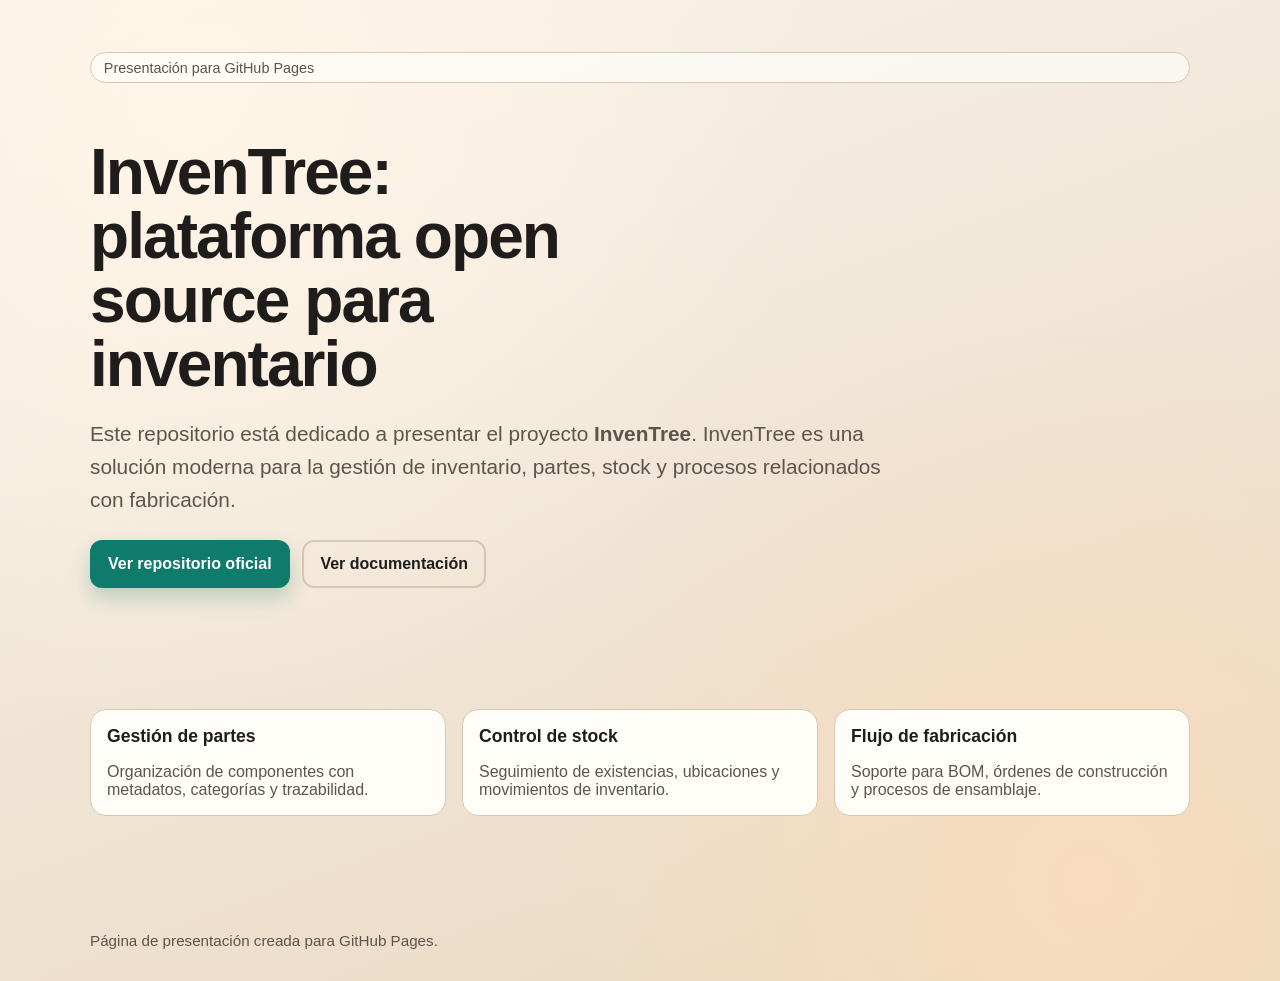
==== index.html @ 8dbdbdf3 "añadiendo index.html" ====
<!doctype html>
<html lang="es">
  <head>
    <meta charset="UTF-8" />
    <meta name="viewport" content="width=device-width, initial-scale=1.0" />
    <meta
      name="description"
      content="Landing de presentación de InvenTree para GitHub Pages"
    />
    <title>InvenTree | Presentación del Proyecto</title>
    <style>
      :root {
        --bg-1: #f7f3ec;
        --bg-2: #ead8c0;
        --ink: #1f1d1b;
        --muted: #5c554d;
        --accent: #0f7b6c;
        --accent-2: #e36f2d;
        --card: #fffdf8;
        --line: #d6c7b3;
      }

      * {
        box-sizing: border-box;
      }

      html,
      body {
        margin: 0;
        padding: 0;
      }

      body {
        color: var(--ink);
        font-family: "Segoe UI", "Trebuchet MS", "Franklin Gothic Medium", sans-serif;
        background:
          radial-gradient(circle at 15% 10%, #fff5e6 0%, transparent 45%),
          radial-gradient(circle at 85% 90%, #f7dcbf 0%, transparent 40%),
          linear-gradient(160deg, var(--bg-1), var(--bg-2));
        min-height: 100vh;
      }

      .wrap {
        width: min(1100px, 92vw);
        margin: 0 auto;
      }

      .hero {
        min-height: 100vh;
        display: grid;
        align-items: center;
        padding: 2rem 0 4rem;
      }

      .badge {
        display: inline-flex;
        align-items: center;
        gap: 0.5rem;
        padding: 0.4rem 0.8rem;
        border: 1px solid var(--line);
        border-radius: 999px;
        background: rgba(255, 255, 255, 0.6);
        font-size: 0.9rem;
        color: var(--muted);
      }

      h1 {
        font-size: clamp(2rem, 5vw, 4.5rem);
        line-height: 1;
        letter-spacing: -0.03em;
        margin: 1rem 0;
        max-width: 16ch;
      }

      .lead {
        max-width: 70ch;
        color: var(--muted);
        font-size: clamp(1rem, 1.2vw + 0.8rem, 1.3rem);
        line-height: 1.6;
      }

      .cta-row {
        margin-top: 1.5rem;
        display: flex;
        flex-wrap: wrap;
        gap: 0.8rem;
      }

      .btn {
        text-decoration: none;
        font-weight: 700;
        border-radius: 12px;
        padding: 0.8rem 1rem;
        border: 2px solid transparent;
        transition: transform 0.2s ease, box-shadow 0.2s ease, background-color 0.2s ease;
      }

      .btn.primary {
        background: var(--accent);
        color: #fff;
        box-shadow: 0 10px 20px rgba(15, 123, 108, 0.25);
      }

      .btn.secondary {
        background: transparent;
        color: var(--ink);
        border-color: var(--line);
      }

      .btn:hover {
        transform: translateY(-2px);
      }

      .cards {
        margin-top: 2rem;
        display: grid;
        grid-template-columns: repeat(3, minmax(0, 1fr));
        gap: 1rem;
      }

      .card {
        background: var(--card);
        border: 1px solid var(--line);
        border-radius: 16px;
        padding: 1rem;
      }

      .card h2 {
        margin-top: 0;
        font-size: 1.1rem;
      }

      .card p {
        margin-bottom: 0;
        color: var(--muted);
      }

      .section {
        margin-bottom: 3rem;
      }

      .footer {
        color: var(--muted);
        font-size: 0.95rem;
        padding: 2rem 0;
      }

      @media (max-width: 900px) {
        .cards {
          grid-template-columns: 1fr;
        }
      }

      @media (prefers-reduced-motion: no-preference) {
        .hero > * {
          opacity: 0;
          transform: translateY(14px);
          animation: reveal 0.7s ease forwards;
        }

        .hero > *:nth-child(1) { animation-delay: 0.06s; }
        .hero > *:nth-child(2) { animation-delay: 0.12s; }
        .hero > *:nth-child(3) { animation-delay: 0.2s; }
        .hero > *:nth-child(4) { animation-delay: 0.28s; }

        @keyframes reveal {
          to {
            opacity: 1;
            transform: translateY(0);
          }
        }
      }
    </style>
  </head>
  <body>
    <main class="wrap hero">
      <span class="badge">Presentación para GitHub Pages</span>

      <section class="section">
        <h1>InvenTree: plataforma open source para inventario</h1>
        <p class="lead">
          Este repositorio está dedicado a presentar el proyecto
          <strong>InvenTree</strong>. InvenTree es una solución moderna para la
          gestión de inventario, partes, stock y procesos relacionados con
          fabricación.
        </p>

        <div class="cta-row">
          <a
            class="btn primary"
            href="https://github.com/inventree/InvenTree"
            target="_blank"
            rel="noreferrer"
            >Ver repositorio oficial</a
          >
          <a
            class="btn secondary"
            href="https://inventree.readthedocs.io/"
            target="_blank"
            rel="noreferrer"
            >Ver documentación</a
          >
        </div>
      </section>

      <section class="cards" aria-label="Resumen de características">
        <article class="card">
          <h2>Gestión de partes</h2>
          <p>
            Organización de componentes con metadatos, categorías y trazabilidad.
          </p>
        </article>
        <article class="card">
          <h2>Control de stock</h2>
          <p>
            Seguimiento de existencias, ubicaciones y movimientos de inventario.
          </p>
        </article>
        <article class="card">
          <h2>Flujo de fabricación</h2>
          <p>
            Soporte para BOM, órdenes de construcción y procesos de ensamblaje.
          </p>
        </article>
      </section>
    </main>

    <footer class="wrap footer">
      Página de presentación creada para GitHub Pages.
    </footer>
  </body>
</html>
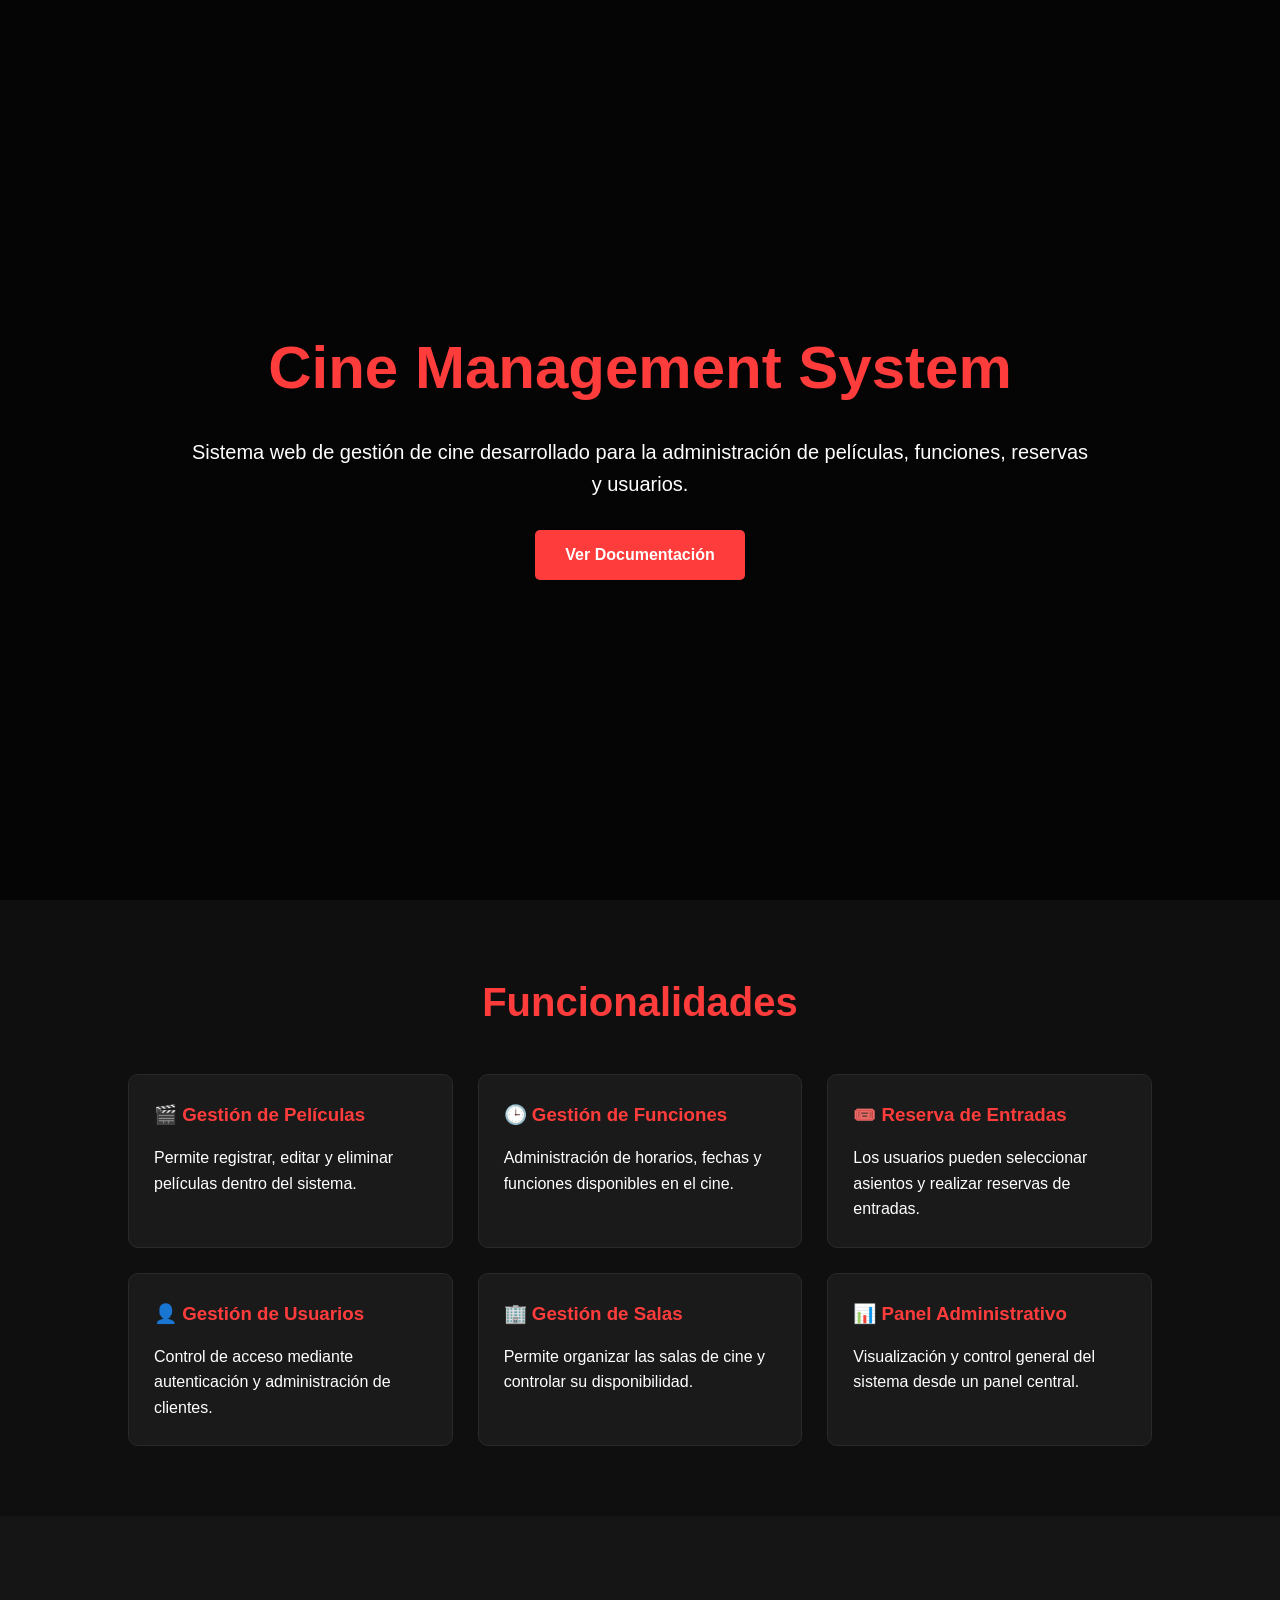
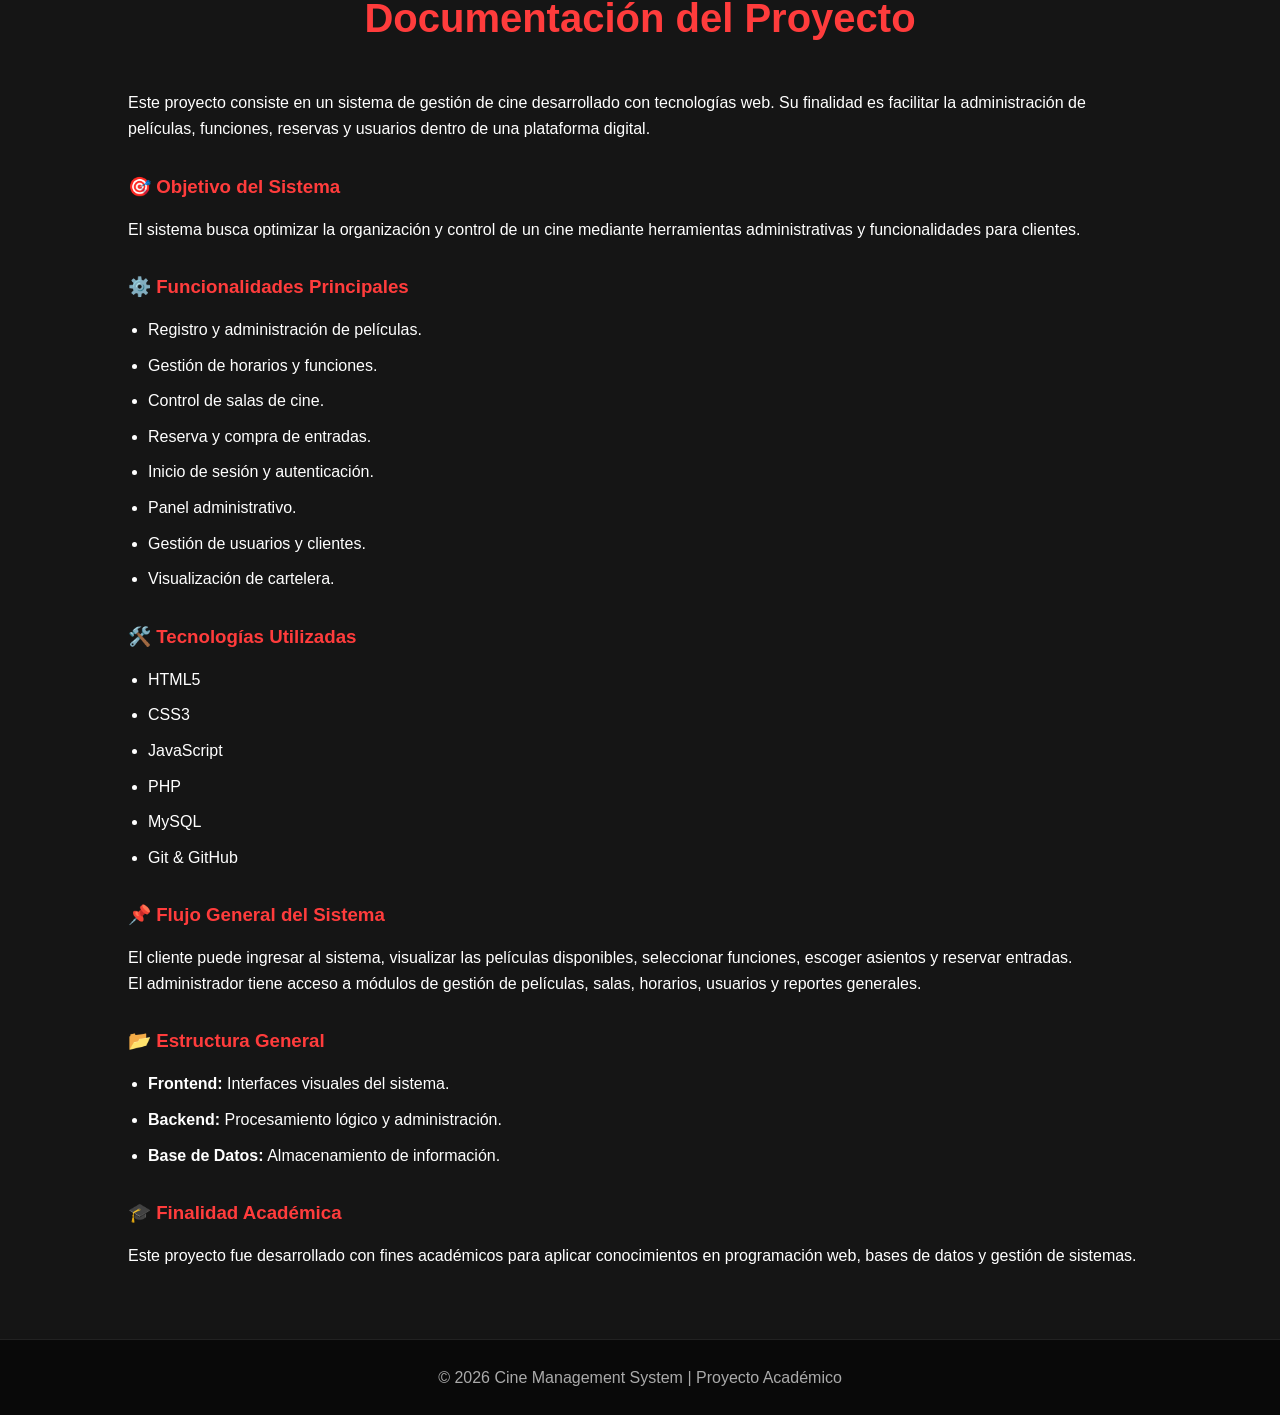
==== commit 110ea329: "Actualizar index.html" ====
--- a/index.html
+++ b/index.html
@@ -1,232 +1,333 @@
-<!doctype html>
+<!DOCTYPE html>
 <html lang="es">
-  <head>
-    <meta charset="UTF-8" />
-    <meta name="viewport" content="width=device-width, initial-scale=1.0" />
-    <meta
-      name="description"
-      content="Landing de presentación de InvenTree para GitHub Pages"
-    />
-    <title>InvenTree | Presentación del Proyecto</title>
+<head>
+    <meta charset="UTF-8">
+    <meta name="viewport" content="width=device-width, initial-scale=1.0">
+
+    <title>Cine Management System</title>
+
     <style>
-      :root {
-        --bg-1: #f7f3ec;
-        --bg-2: #ead8c0;
-        --ink: #1f1d1b;
-        --muted: #5c554d;
-        --accent: #0f7b6c;
-        --accent-2: #e36f2d;
-        --card: #fffdf8;
-        --line: #d6c7b3;
-      }
-
-      * {
-        box-sizing: border-box;
-      }
-
-      html,
-      body {
-        margin: 0;
-        padding: 0;
-      }
-
-      body {
-        color: var(--ink);
-        font-family: "Segoe UI", "Trebuchet MS", "Franklin Gothic Medium", sans-serif;
-        background:
-          radial-gradient(circle at 15% 10%, #fff5e6 0%, transparent 45%),
-          radial-gradient(circle at 85% 90%, #f7dcbf 0%, transparent 40%),
-          linear-gradient(160deg, var(--bg-1), var(--bg-2));
-        min-height: 100vh;
-      }
-
-      .wrap {
-        width: min(1100px, 92vw);
-        margin: 0 auto;
-      }
-
-      .hero {
-        min-height: 100vh;
-        display: grid;
-        align-items: center;
-        padding: 2rem 0 4rem;
-      }
-
-      .badge {
-        display: inline-flex;
-        align-items: center;
-        gap: 0.5rem;
-        padding: 0.4rem 0.8rem;
-        border: 1px solid var(--line);
-        border-radius: 999px;
-        background: rgba(255, 255, 255, 0.6);
-        font-size: 0.9rem;
-        color: var(--muted);
-      }
-
-      h1 {
-        font-size: clamp(2rem, 5vw, 4.5rem);
-        line-height: 1;
-        letter-spacing: -0.03em;
-        margin: 1rem 0;
-        max-width: 16ch;
-      }
-
-      .lead {
-        max-width: 70ch;
-        color: var(--muted);
-        font-size: clamp(1rem, 1.2vw + 0.8rem, 1.3rem);
-        line-height: 1.6;
-      }
-
-      .cta-row {
-        margin-top: 1.5rem;
-        display: flex;
-        flex-wrap: wrap;
-        gap: 0.8rem;
-      }
-
-      .btn {
-        text-decoration: none;
-        font-weight: 700;
-        border-radius: 12px;
-        padding: 0.8rem 1rem;
-        border: 2px solid transparent;
-        transition: transform 0.2s ease, box-shadow 0.2s ease, background-color 0.2s ease;
-      }
-
-      .btn.primary {
-        background: var(--accent);
-        color: #fff;
-        box-shadow: 0 10px 20px rgba(15, 123, 108, 0.25);
-      }
-
-      .btn.secondary {
-        background: transparent;
-        color: var(--ink);
-        border-color: var(--line);
-      }
-
-      .btn:hover {
-        transform: translateY(-2px);
-      }
-
-      .cards {
-        margin-top: 2rem;
-        display: grid;
-        grid-template-columns: repeat(3, minmax(0, 1fr));
-        gap: 1rem;
-      }
-
-      .card {
-        background: var(--card);
-        border: 1px solid var(--line);
-        border-radius: 16px;
-        padding: 1rem;
-      }
-
-      .card h2 {
-        margin-top: 0;
-        font-size: 1.1rem;
-      }
-
-      .card p {
-        margin-bottom: 0;
-        color: var(--muted);
-      }
-
-      .section {
-        margin-bottom: 3rem;
-      }
-
-      .footer {
-        color: var(--muted);
-        font-size: 0.95rem;
-        padding: 2rem 0;
-      }
-
-      @media (max-width: 900px) {
-        .cards {
-          grid-template-columns: 1fr;
-        }
-      }
-
-      @media (prefers-reduced-motion: no-preference) {
-        .hero > * {
-          opacity: 0;
-          transform: translateY(14px);
-          animation: reveal 0.7s ease forwards;
-        }
-
-        .hero > *:nth-child(1) { animation-delay: 0.06s; }
-        .hero > *:nth-child(2) { animation-delay: 0.12s; }
-        .hero > *:nth-child(3) { animation-delay: 0.2s; }
-        .hero > *:nth-child(4) { animation-delay: 0.28s; }
-
-        @keyframes reveal {
-          to {
-            opacity: 1;
-            transform: translateY(0);
-          }
-        }
-      }
+        *{
+            margin:0;
+            padding:0;
+            box-sizing:border-box;
+            font-family: Arial, Helvetica, sans-serif;
+        }
+
+        body{
+            background:#0f0f0f;
+            color:white;
+            line-height:1.6;
+        }
+
+        header{
+            width:100%;
+            height:100vh;
+            background:
+                linear-gradient(rgba(0,0,0,0.7), rgba(0,0,0,0.7)),
+                url('https://images.unsplash.com/photo-1489599849927-2ee91cede3ba?q=80&w=1974&auto=format&fit=crop');
+            background-size:cover;
+            background-position:center;
+            display:flex;
+            justify-content:center;
+            align-items:center;
+            text-align:center;
+            padding:20px;
+        }
+
+        .hero{
+            max-width:900px;
+        }
+
+        .hero h1{
+            font-size:60px;
+            margin-bottom:20px;
+            color:#ff3c3c;
+        }
+
+        .hero p{
+            font-size:20px;
+            margin-bottom:30px;
+        }
+
+        .btn{
+            display:inline-block;
+            padding:12px 30px;
+            background:#ff3c3c;
+            color:white;
+            text-decoration:none;
+            border-radius:5px;
+            transition:0.3s;
+            font-weight:bold;
+        }
+
+        .btn:hover{
+            background:#ff1f1f;
+        }
+
+        section{
+            padding:70px 10%;
+        }
+
+        .section-title{
+            text-align:center;
+            margin-bottom:40px;
+        }
+
+        .section-title h2{
+            font-size:40px;
+            color:#ff3c3c;
+        }
+
+        .cards{
+            display:grid;
+            grid-template-columns:repeat(auto-fit, minmax(250px,1fr));
+            gap:25px;
+        }
+
+        .card{
+            background:#1a1a1a;
+            padding:25px;
+            border-radius:10px;
+            transition:0.3s;
+            border:1px solid #2a2a2a;
+        }
+
+        .card:hover{
+            transform:translateY(-5px);
+            border-color:#ff3c3c;
+        }
+
+        .card h3{
+            margin-bottom:15px;
+            color:#ff3c3c;
+        }
+
+        .documentation{
+            background:#151515;
+        }
+
+        .documentation h3{
+            margin-top:30px;
+            margin-bottom:15px;
+            color:#ff3c3c;
+        }
+
+        .documentation ul{
+            margin-left:20px;
+        }
+
+        .documentation li{
+            margin-bottom:10px;
+        }
+
+        footer{
+            background:#090909;
+            text-align:center;
+            padding:25px;
+            border-top:1px solid #222;
+        }
+
+        footer p{
+            color:#aaa;
+        }
+
+        @media(max-width:768px){
+
+            .hero h1{
+                font-size:40px;
+            }
+
+            .hero p{
+                font-size:18px;
+            }
+
+            .section-title h2{
+                font-size:32px;
+            }
+        }
     </style>
-  </head>
-  <body>
-    <main class="wrap hero">
-      <span class="badge">Presentación para GitHub Pages</span>
-
-      <section class="section">
-        <h1>InvenTree: plataforma open source para inventario</h1>
-        <p class="lead">
-          Este repositorio está dedicado a presentar el proyecto
-          <strong>InvenTree</strong>. InvenTree es una solución moderna para la
-          gestión de inventario, partes, stock y procesos relacionados con
-          fabricación.
-        </p>
-
-        <div class="cta-row">
-          <a
-            class="btn primary"
-            href="https://github.com/inventree/InvenTree"
-            target="_blank"
-            rel="noreferrer"
-            >Ver repositorio oficial</a
-          >
-          <a
-            class="btn secondary"
-            href="https://inventree.readthedocs.io/"
-            target="_blank"
-            rel="noreferrer"
-            >Ver documentación</a
-          >
+</head>
+
+<body>
+
+    <!-- ================= HEADER ================= -->
+
+    <header>
+
+        <div class="hero">
+
+            <h1>Cine Management System</h1>
+
+            <p>
+                Sistema web de gestión de cine desarrollado para la administración
+                de películas, funciones, reservas y usuarios.
+            </p>
+
+            <a href="#documentacion" class="btn">
+                Ver Documentación
+            </a>
+
         </div>
-      </section>
-
-      <section class="cards" aria-label="Resumen de características">
-        <article class="card">
-          <h2>Gestión de partes</h2>
-          <p>
-            Organización de componentes con metadatos, categorías y trazabilidad.
-          </p>
-        </article>
-        <article class="card">
-          <h2>Control de stock</h2>
-          <p>
-            Seguimiento de existencias, ubicaciones y movimientos de inventario.
-          </p>
-        </article>
-        <article class="card">
-          <h2>Flujo de fabricación</h2>
-          <p>
-            Soporte para BOM, órdenes de construcción y procesos de ensamblaje.
-          </p>
-        </article>
-      </section>
-    </main>
-
-    <footer class="wrap footer">
-      Página de presentación creada para GitHub Pages.
+
+    </header>
+
+    <!-- ================= FUNCIONALIDADES ================= -->
+
+    <section>
+
+        <div class="section-title">
+            <h2>Funcionalidades</h2>
+        </div>
+
+        <div class="cards">
+
+            <div class="card">
+                <h3>🎬 Gestión de Películas</h3>
+
+                <p>
+                    Permite registrar, editar y eliminar películas
+                    dentro del sistema.
+                </p>
+            </div>
+
+            <div class="card">
+                <h3>🕒 Gestión de Funciones</h3>
+
+                <p>
+                    Administración de horarios, fechas y funciones
+                    disponibles en el cine.
+                </p>
+            </div>
+
+            <div class="card">
+                <h3>🎟️ Reserva de Entradas</h3>
+
+                <p>
+                    Los usuarios pueden seleccionar asientos
+                    y realizar reservas de entradas.
+                </p>
+            </div>
+
+            <div class="card">
+                <h3>👤 Gestión de Usuarios</h3>
+
+                <p>
+                    Control de acceso mediante autenticación
+                    y administración de clientes.
+                </p>
+            </div>
+
+            <div class="card">
+                <h3>🏢 Gestión de Salas</h3>
+
+                <p>
+                    Permite organizar las salas de cine
+                    y controlar su disponibilidad.
+                </p>
+            </div>
+
+            <div class="card">
+                <h3>📊 Panel Administrativo</h3>
+
+                <p>
+                    Visualización y control general
+                    del sistema desde un panel central.
+                </p>
+            </div>
+
+        </div>
+
+    </section>
+
+    <!-- ================= DOCUMENTACION ================= -->
+
+    <section id="documentacion" class="documentation">
+
+        <div class="section-title">
+            <h2>Documentación del Proyecto</h2>
+        </div>
+
+        <p>
+            Este proyecto consiste en un sistema de gestión de cine
+            desarrollado con tecnologías web. Su finalidad es facilitar
+            la administración de películas, funciones, reservas
+            y usuarios dentro de una plataforma digital.
+        </p>
+
+        <h3>🎯 Objetivo del Sistema</h3>
+
+        <p>
+            El sistema busca optimizar la organización y control
+            de un cine mediante herramientas administrativas y
+            funcionalidades para clientes.
+        </p>
+
+        <h3>⚙️ Funcionalidades Principales</h3>
+
+        <ul>
+            <li>Registro y administración de películas.</li>
+            <li>Gestión de horarios y funciones.</li>
+            <li>Control de salas de cine.</li>
+            <li>Reserva y compra de entradas.</li>
+            <li>Inicio de sesión y autenticación.</li>
+            <li>Panel administrativo.</li>
+            <li>Gestión de usuarios y clientes.</li>
+            <li>Visualización de cartelera.</li>
+        </ul>
+
+        <h3>🛠️ Tecnologías Utilizadas</h3>
+
+        <ul>
+            <li>HTML5</li>
+            <li>CSS3</li>
+            <li>JavaScript</li>
+            <li>PHP</li>
+            <li>MySQL</li>
+            <li>Git & GitHub</li>
+        </ul>
+
+        <h3>📌 Flujo General del Sistema</h3>
+
+        <p>
+            El cliente puede ingresar al sistema, visualizar
+            las películas disponibles, seleccionar funciones,
+            escoger asientos y reservar entradas.
+        </p>
+
+        <p>
+            El administrador tiene acceso a módulos
+            de gestión de películas, salas, horarios,
+            usuarios y reportes generales.
+        </p>
+
+        <h3>📂 Estructura General</h3>
+
+        <ul>
+            <li><strong>Frontend:</strong> Interfaces visuales del sistema.</li>
+            <li><strong>Backend:</strong> Procesamiento lógico y administración.</li>
+            <li><strong>Base de Datos:</strong> Almacenamiento de información.</li>
+        </ul>
+
+        <h3>🎓 Finalidad Académica</h3>
+
+        <p>
+            Este proyecto fue desarrollado con fines académicos
+            para aplicar conocimientos en programación web,
+            bases de datos y gestión de sistemas.
+        </p>
+
+    </section>
+
+    <!-- ================= FOOTER ================= -->
+
+    <footer>
+
+        <p>
+            © 2026 Cine Management System | Proyecto Académico
+        </p>
+
     </footer>
-  </body>
-</html>
+
+</body>
+</html>
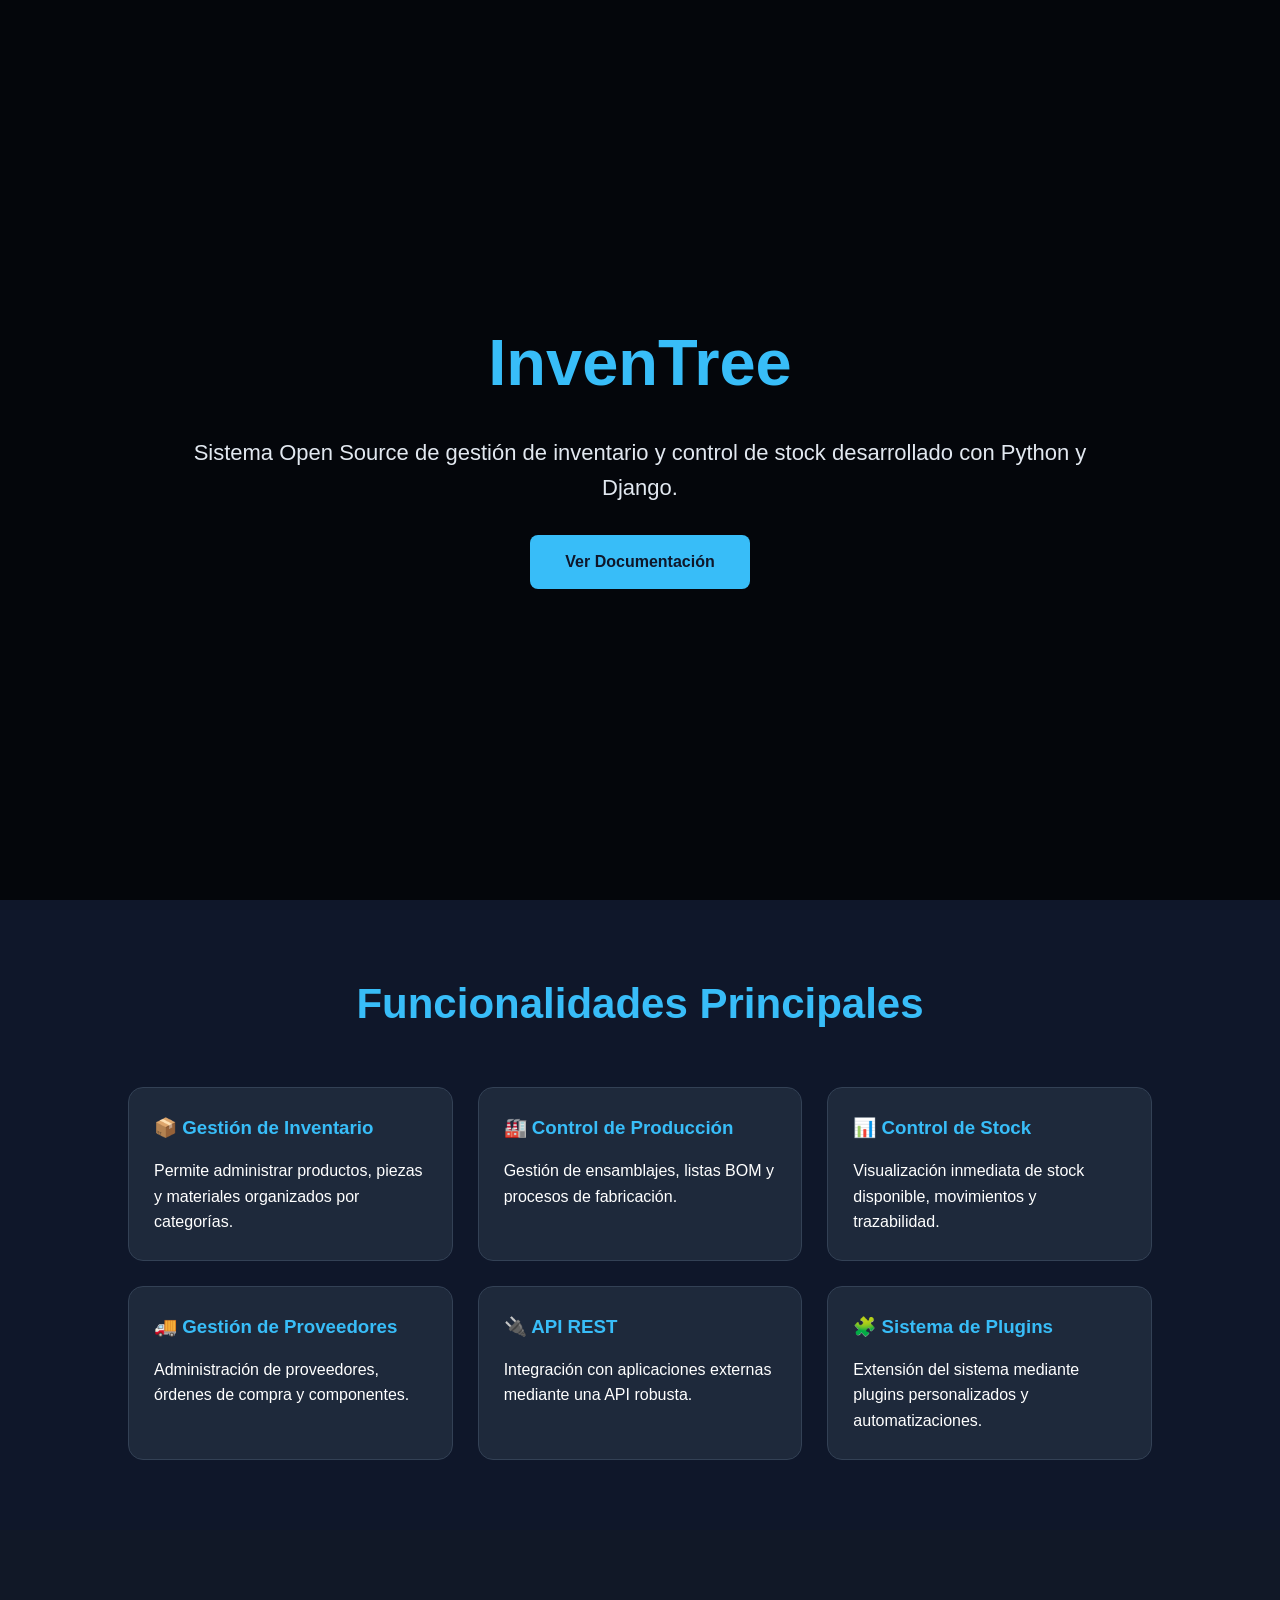
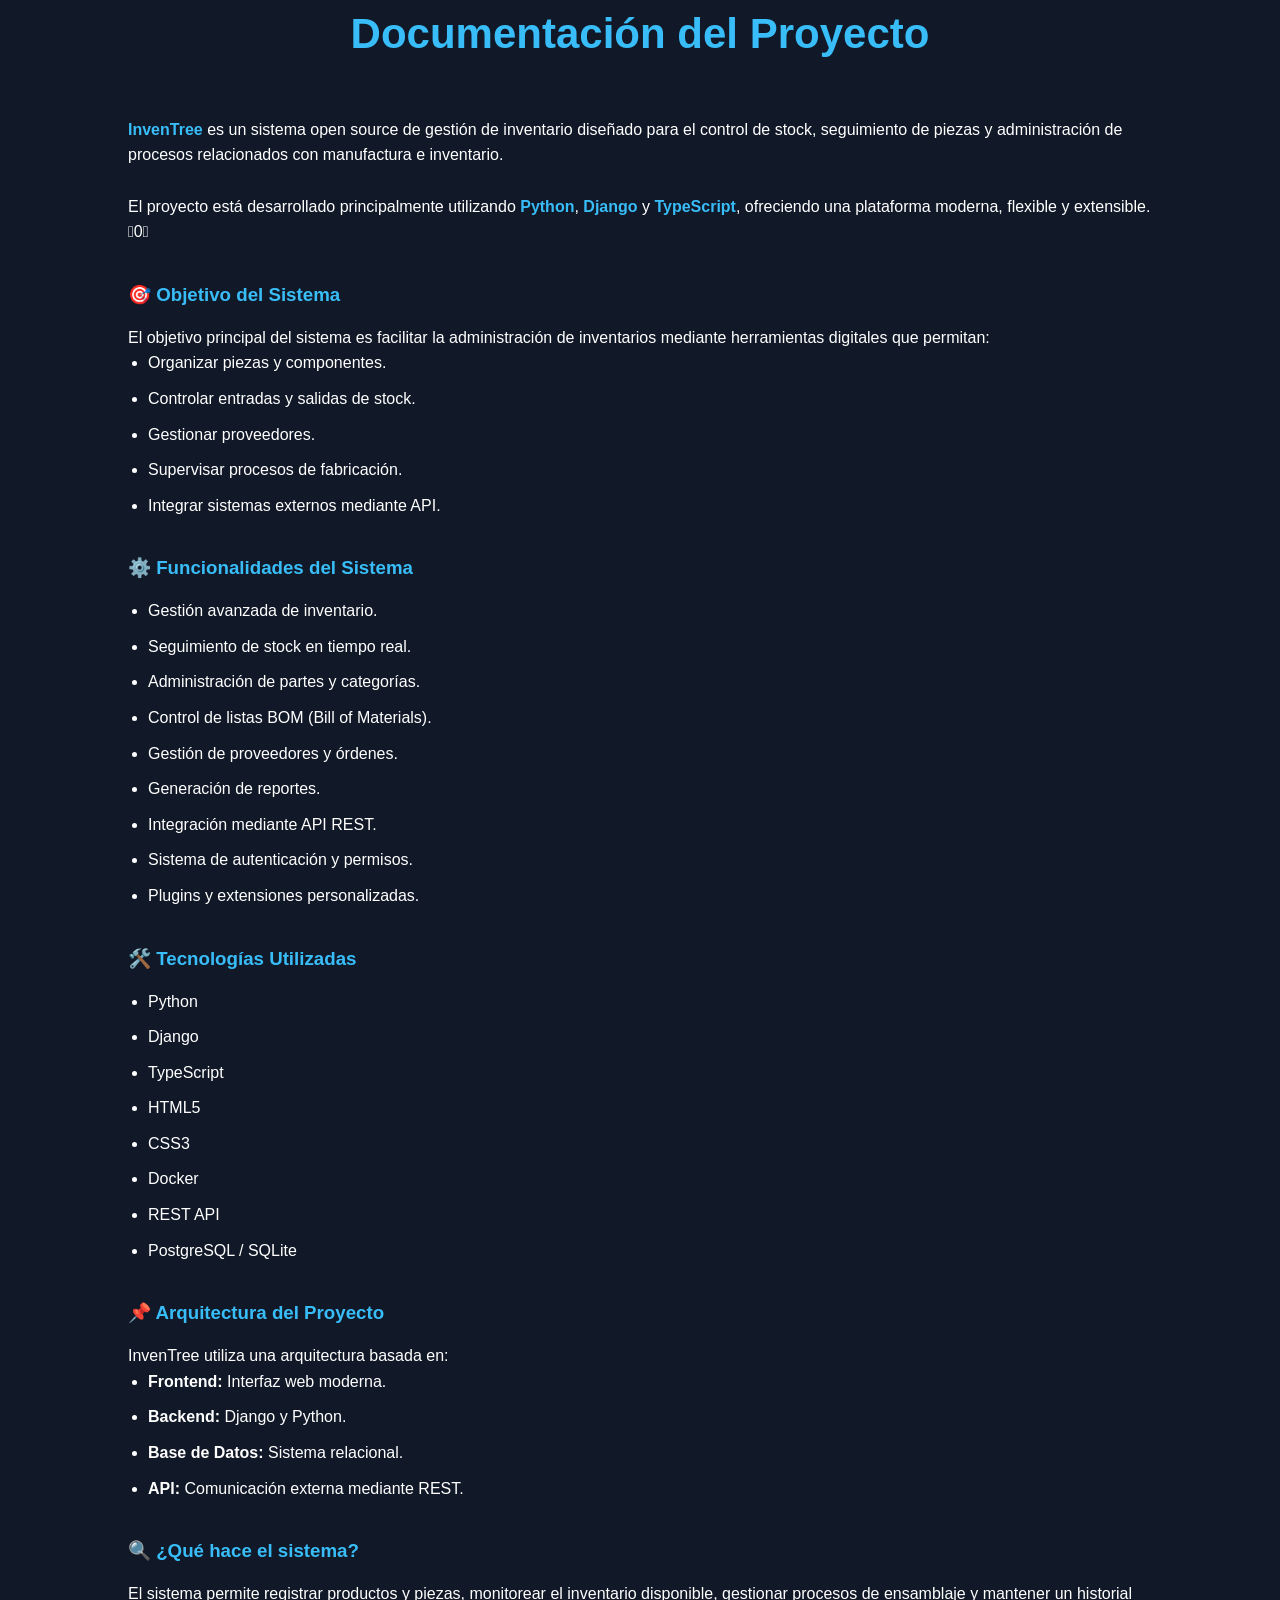
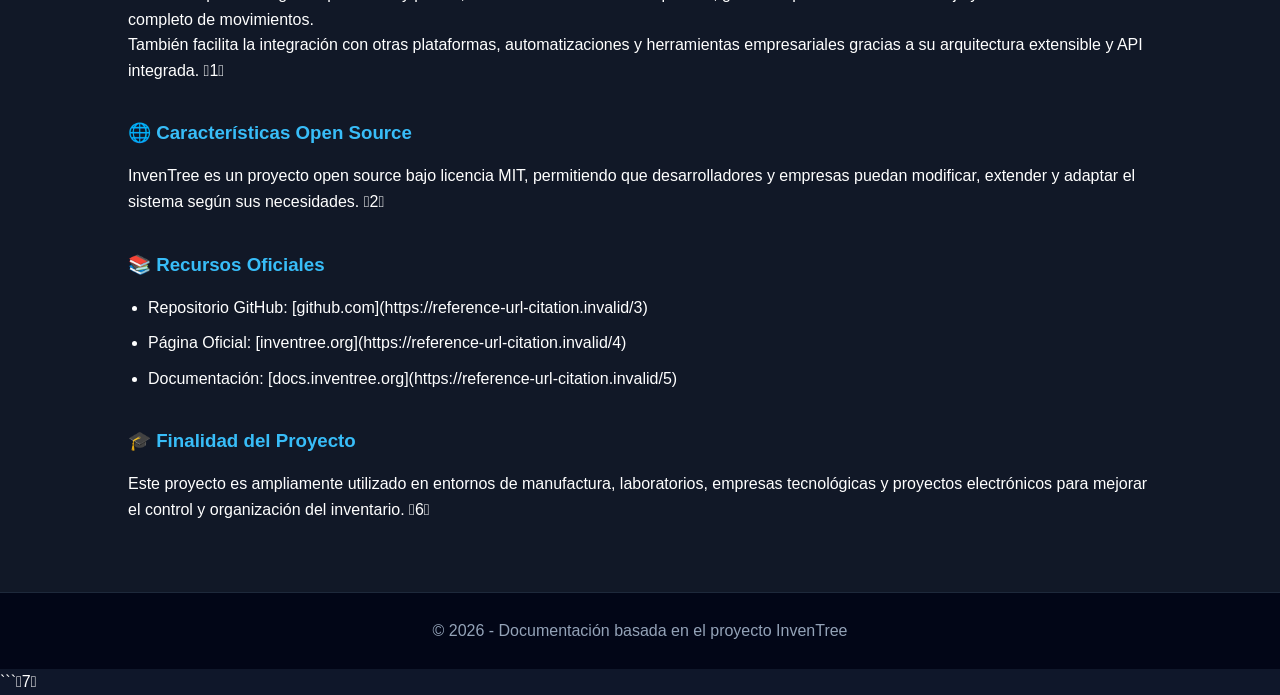
==== commit 8e0f9b97: "Actualizar index.html" ====
--- a/index.html
+++ b/index.html
@@ -4,9 +4,10 @@
     <meta charset="UTF-8">
     <meta name="viewport" content="width=device-width, initial-scale=1.0">
 
-    <title>Cine Management System</title>
+    <title>InvenTree - Sistema de Gestión de Inventario</title>
 
     <style>
+
         *{
             margin:0;
             padding:0;
@@ -15,7 +16,7 @@
         }
 
         body{
-            background:#0f0f0f;
+            background:#0f172a;
             color:white;
             line-height:1.6;
         }
@@ -24,8 +25,8 @@
             width:100%;
             height:100vh;
             background:
-                linear-gradient(rgba(0,0,0,0.7), rgba(0,0,0,0.7)),
-                url('https://images.unsplash.com/photo-1489599849927-2ee91cede3ba?q=80&w=1974&auto=format&fit=crop');
+                linear-gradient(rgba(0,0,0,0.75), rgba(0,0,0,0.75)),
+                url('https://images.unsplash.com/photo-1553413077-190dd305871c?q=80&w=2070&auto=format&fit=crop');
             background-size:cover;
             background-position:center;
             display:flex;
@@ -40,29 +41,31 @@
         }
 
         .hero h1{
-            font-size:60px;
+            font-size:65px;
             margin-bottom:20px;
-            color:#ff3c3c;
+            color:#38bdf8;
         }
 
         .hero p{
-            font-size:20px;
+            font-size:22px;
             margin-bottom:30px;
+            color:#e2e8f0;
         }
 
         .btn{
             display:inline-block;
-            padding:12px 30px;
-            background:#ff3c3c;
-            color:white;
+            padding:14px 35px;
+            background:#38bdf8;
+            color:#0f172a;
             text-decoration:none;
-            border-radius:5px;
+            border-radius:8px;
+            font-weight:bold;
             transition:0.3s;
-            font-weight:bold;
         }
 
         .btn:hover{
-            background:#ff1f1f;
+            background:#0ea5e9;
+            transform:scale(1.05);
         }
 
         section{
@@ -71,46 +74,46 @@
 
         .section-title{
             text-align:center;
-            margin-bottom:40px;
+            margin-bottom:50px;
         }
 
         .section-title h2{
-            font-size:40px;
-            color:#ff3c3c;
+            font-size:42px;
+            color:#38bdf8;
         }
 
         .cards{
             display:grid;
-            grid-template-columns:repeat(auto-fit, minmax(250px,1fr));
+            grid-template-columns:repeat(auto-fit, minmax(260px,1fr));
             gap:25px;
         }
 
         .card{
-            background:#1a1a1a;
+            background:#1e293b;
             padding:25px;
-            border-radius:10px;
+            border-radius:15px;
             transition:0.3s;
-            border:1px solid #2a2a2a;
+            border:1px solid #334155;
         }
 
         .card:hover{
-            transform:translateY(-5px);
-            border-color:#ff3c3c;
+            transform:translateY(-8px);
+            border-color:#38bdf8;
         }
 
         .card h3{
             margin-bottom:15px;
-            color:#ff3c3c;
+            color:#38bdf8;
         }
 
         .documentation{
-            background:#151515;
+            background:#111827;
         }
 
         .documentation h3{
-            margin-top:30px;
+            color:#38bdf8;
+            margin-top:35px;
             margin-bottom:15px;
-            color:#ff3c3c;
         }
 
         .documentation ul{
@@ -121,21 +124,26 @@
             margin-bottom:10px;
         }
 
+        .highlight{
+            color:#38bdf8;
+            font-weight:bold;
+        }
+
         footer{
-            background:#090909;
+            background:#020617;
             text-align:center;
             padding:25px;
-            border-top:1px solid #222;
+            border-top:1px solid #1e293b;
         }
 
         footer p{
-            color:#aaa;
+            color:#94a3b8;
         }
 
         @media(max-width:768px){
 
             .hero h1{
-                font-size:40px;
+                font-size:42px;
             }
 
             .hero p{
@@ -145,8 +153,11 @@
             .section-title h2{
                 font-size:32px;
             }
-        }
+
+        }
+
     </style>
+
 </head>
 
 <body>
@@ -157,11 +168,11 @@
 
         <div class="hero">
 
-            <h1>Cine Management System</h1>
+            <h1>InvenTree</h1>
 
             <p>
-                Sistema web de gestión de cine desarrollado para la administración
-                de películas, funciones, reservas y usuarios.
+                Sistema Open Source de gestión de inventario y control de stock
+                desarrollado con Python y Django.
             </p>
 
             <a href="#documentacion" class="btn">
@@ -177,62 +188,62 @@
     <section>
 
         <div class="section-title">
-            <h2>Funcionalidades</h2>
+            <h2>Funcionalidades Principales</h2>
         </div>
 
         <div class="cards">
 
             <div class="card">
-                <h3>🎬 Gestión de Películas</h3>
-
-                <p>
-                    Permite registrar, editar y eliminar películas
-                    dentro del sistema.
-                </p>
-            </div>
-
-            <div class="card">
-                <h3>🕒 Gestión de Funciones</h3>
-
-                <p>
-                    Administración de horarios, fechas y funciones
-                    disponibles en el cine.
-                </p>
-            </div>
-
-            <div class="card">
-                <h3>🎟️ Reserva de Entradas</h3>
-
-                <p>
-                    Los usuarios pueden seleccionar asientos
-                    y realizar reservas de entradas.
-                </p>
-            </div>
-
-            <div class="card">
-                <h3>👤 Gestión de Usuarios</h3>
-
-                <p>
-                    Control de acceso mediante autenticación
-                    y administración de clientes.
-                </p>
-            </div>
-
-            <div class="card">
-                <h3>🏢 Gestión de Salas</h3>
-
-                <p>
-                    Permite organizar las salas de cine
-                    y controlar su disponibilidad.
-                </p>
-            </div>
-
-            <div class="card">
-                <h3>📊 Panel Administrativo</h3>
-
-                <p>
-                    Visualización y control general
-                    del sistema desde un panel central.
+                <h3>📦 Gestión de Inventario</h3>
+
+                <p>
+                    Permite administrar productos, piezas y materiales
+                    organizados por categorías.
+                </p>
+            </div>
+
+            <div class="card">
+                <h3>🏭 Control de Producción</h3>
+
+                <p>
+                    Gestión de ensamblajes, listas BOM
+                    y procesos de fabricación.
+                </p>
+            </div>
+
+            <div class="card">
+                <h3>📊 Control de Stock</h3>
+
+                <p>
+                    Visualización inmediata de stock disponible,
+                    movimientos y trazabilidad.
+                </p>
+            </div>
+
+            <div class="card">
+                <h3>🚚 Gestión de Proveedores</h3>
+
+                <p>
+                    Administración de proveedores,
+                    órdenes de compra y componentes.
+                </p>
+            </div>
+
+            <div class="card">
+                <h3>🔌 API REST</h3>
+
+                <p>
+                    Integración con aplicaciones externas
+                    mediante una API robusta.
+                </p>
+            </div>
+
+            <div class="card">
+                <h3>🧩 Sistema de Plugins</h3>
+
+                <p>
+                    Extensión del sistema mediante plugins
+                    personalizados y automatizaciones.
                 </p>
             </div>
 
@@ -249,72 +260,124 @@
         </div>
 
         <p>
-            Este proyecto consiste en un sistema de gestión de cine
-            desarrollado con tecnologías web. Su finalidad es facilitar
-            la administración de películas, funciones, reservas
-            y usuarios dentro de una plataforma digital.
+            <span class="highlight">InvenTree</span> es un sistema open source de gestión de inventario
+            diseñado para el control de stock, seguimiento de piezas y administración
+            de procesos relacionados con manufactura e inventario.
+        </p>
+
+        <br>
+
+        <p>
+            El proyecto está desarrollado principalmente utilizando
+            <span class="highlight">Python</span>,
+            <span class="highlight">Django</span> y
+            <span class="highlight">TypeScript</span>,
+            ofreciendo una plataforma moderna, flexible y extensible. 0
         </p>
 
         <h3>🎯 Objetivo del Sistema</h3>
 
         <p>
-            El sistema busca optimizar la organización y control
-            de un cine mediante herramientas administrativas y
-            funcionalidades para clientes.
-        </p>
-
-        <h3>⚙️ Funcionalidades Principales</h3>
-
-        <ul>
-            <li>Registro y administración de películas.</li>
-            <li>Gestión de horarios y funciones.</li>
-            <li>Control de salas de cine.</li>
-            <li>Reserva y compra de entradas.</li>
-            <li>Inicio de sesión y autenticación.</li>
-            <li>Panel administrativo.</li>
-            <li>Gestión de usuarios y clientes.</li>
-            <li>Visualización de cartelera.</li>
+            El objetivo principal del sistema es facilitar la administración
+            de inventarios mediante herramientas digitales que permitan:
+        </p>
+
+        <ul>
+            <li>Organizar piezas y componentes.</li>
+            <li>Controlar entradas y salidas de stock.</li>
+            <li>Gestionar proveedores.</li>
+            <li>Supervisar procesos de fabricación.</li>
+            <li>Integrar sistemas externos mediante API.</li>
+        </ul>
+
+        <h3>⚙️ Funcionalidades del Sistema</h3>
+
+        <ul>
+            <li>Gestión avanzada de inventario.</li>
+            <li>Seguimiento de stock en tiempo real.</li>
+            <li>Administración de partes y categorías.</li>
+            <li>Control de listas BOM (Bill of Materials).</li>
+            <li>Gestión de proveedores y órdenes.</li>
+            <li>Generación de reportes.</li>
+            <li>Integración mediante API REST.</li>
+            <li>Sistema de autenticación y permisos.</li>
+            <li>Plugins y extensiones personalizadas.</li>
         </ul>
 
         <h3>🛠️ Tecnologías Utilizadas</h3>
 
         <ul>
+            <li>Python</li>
+            <li>Django</li>
+            <li>TypeScript</li>
             <li>HTML5</li>
             <li>CSS3</li>
-            <li>JavaScript</li>
-            <li>PHP</li>
-            <li>MySQL</li>
-            <li>Git & GitHub</li>
-        </ul>
-
-        <h3>📌 Flujo General del Sistema</h3>
-
-        <p>
-            El cliente puede ingresar al sistema, visualizar
-            las películas disponibles, seleccionar funciones,
-            escoger asientos y reservar entradas.
-        </p>
-
-        <p>
-            El administrador tiene acceso a módulos
-            de gestión de películas, salas, horarios,
-            usuarios y reportes generales.
-        </p>
-
-        <h3>📂 Estructura General</h3>
-
-        <ul>
-            <li><strong>Frontend:</strong> Interfaces visuales del sistema.</li>
-            <li><strong>Backend:</strong> Procesamiento lógico y administración.</li>
-            <li><strong>Base de Datos:</strong> Almacenamiento de información.</li>
-        </ul>
-
-        <h3>🎓 Finalidad Académica</h3>
-
-        <p>
-            Este proyecto fue desarrollado con fines académicos
-            para aplicar conocimientos en programación web,
-            bases de datos y gestión de sistemas.
+            <li>Docker</li>
+            <li>REST API</li>
+            <li>PostgreSQL / SQLite</li>
+        </ul>
+
+        <h3>📌 Arquitectura del Proyecto</h3>
+
+        <p>
+            InvenTree utiliza una arquitectura basada en:
+        </p>
+
+        <ul>
+            <li><strong>Frontend:</strong> Interfaz web moderna.</li>
+            <li><strong>Backend:</strong> Django y Python.</li>
+            <li><strong>Base de Datos:</strong> Sistema relacional.</li>
+            <li><strong>API:</strong> Comunicación externa mediante REST.</li>
+        </ul>
+
+        <h3>🔍 ¿Qué hace el sistema?</h3>
+
+        <p>
+            El sistema permite registrar productos y piezas,
+            monitorear el inventario disponible, gestionar procesos
+            de ensamblaje y mantener un historial completo de movimientos.
+        </p>
+
+        <p>
+            También facilita la integración con otras plataformas,
+            automatizaciones y herramientas empresariales gracias
+            a su arquitectura extensible y API integrada. 1
+        </p>
+
+        <h3>🌐 Características Open Source</h3>
+
+        <p>
+            InvenTree es un proyecto open source bajo licencia MIT,
+            permitiendo que desarrolladores y empresas puedan modificar,
+            extender y adaptar el sistema según sus necesidades. 2
+        </p>
+
+        <h3>📚 Recursos Oficiales</h3>
+
+        <ul>
+            <li>
+                Repositorio GitHub:
+                [github.com](https://reference-url-citation.invalid/3)
+            </li>
+
+            <li>
+                Página Oficial:
+                [inventree.org](https://reference-url-citation.invalid/4)
+            </li>
+
+            <li>
+                Documentación:
+                [docs.inventree.org](https://reference-url-citation.invalid/5)
+            </li>
+        </ul>
+
+        <h3>🎓 Finalidad del Proyecto</h3>
+
+        <p>
+            Este proyecto es ampliamente utilizado en entornos
+            de manufactura, laboratorios, empresas tecnológicas
+            y proyectos electrónicos para mejorar el control
+            y organización del inventario. 6
         </p>
 
     </section>
@@ -324,10 +387,11 @@
     <footer>
 
         <p>
-            © 2026 Cine Management System | Proyecto Académico
+            © 2026 - Documentación basada en el proyecto InvenTree
         </p>
 
     </footer>
 
 </body>
-</html>+</html>
+```7
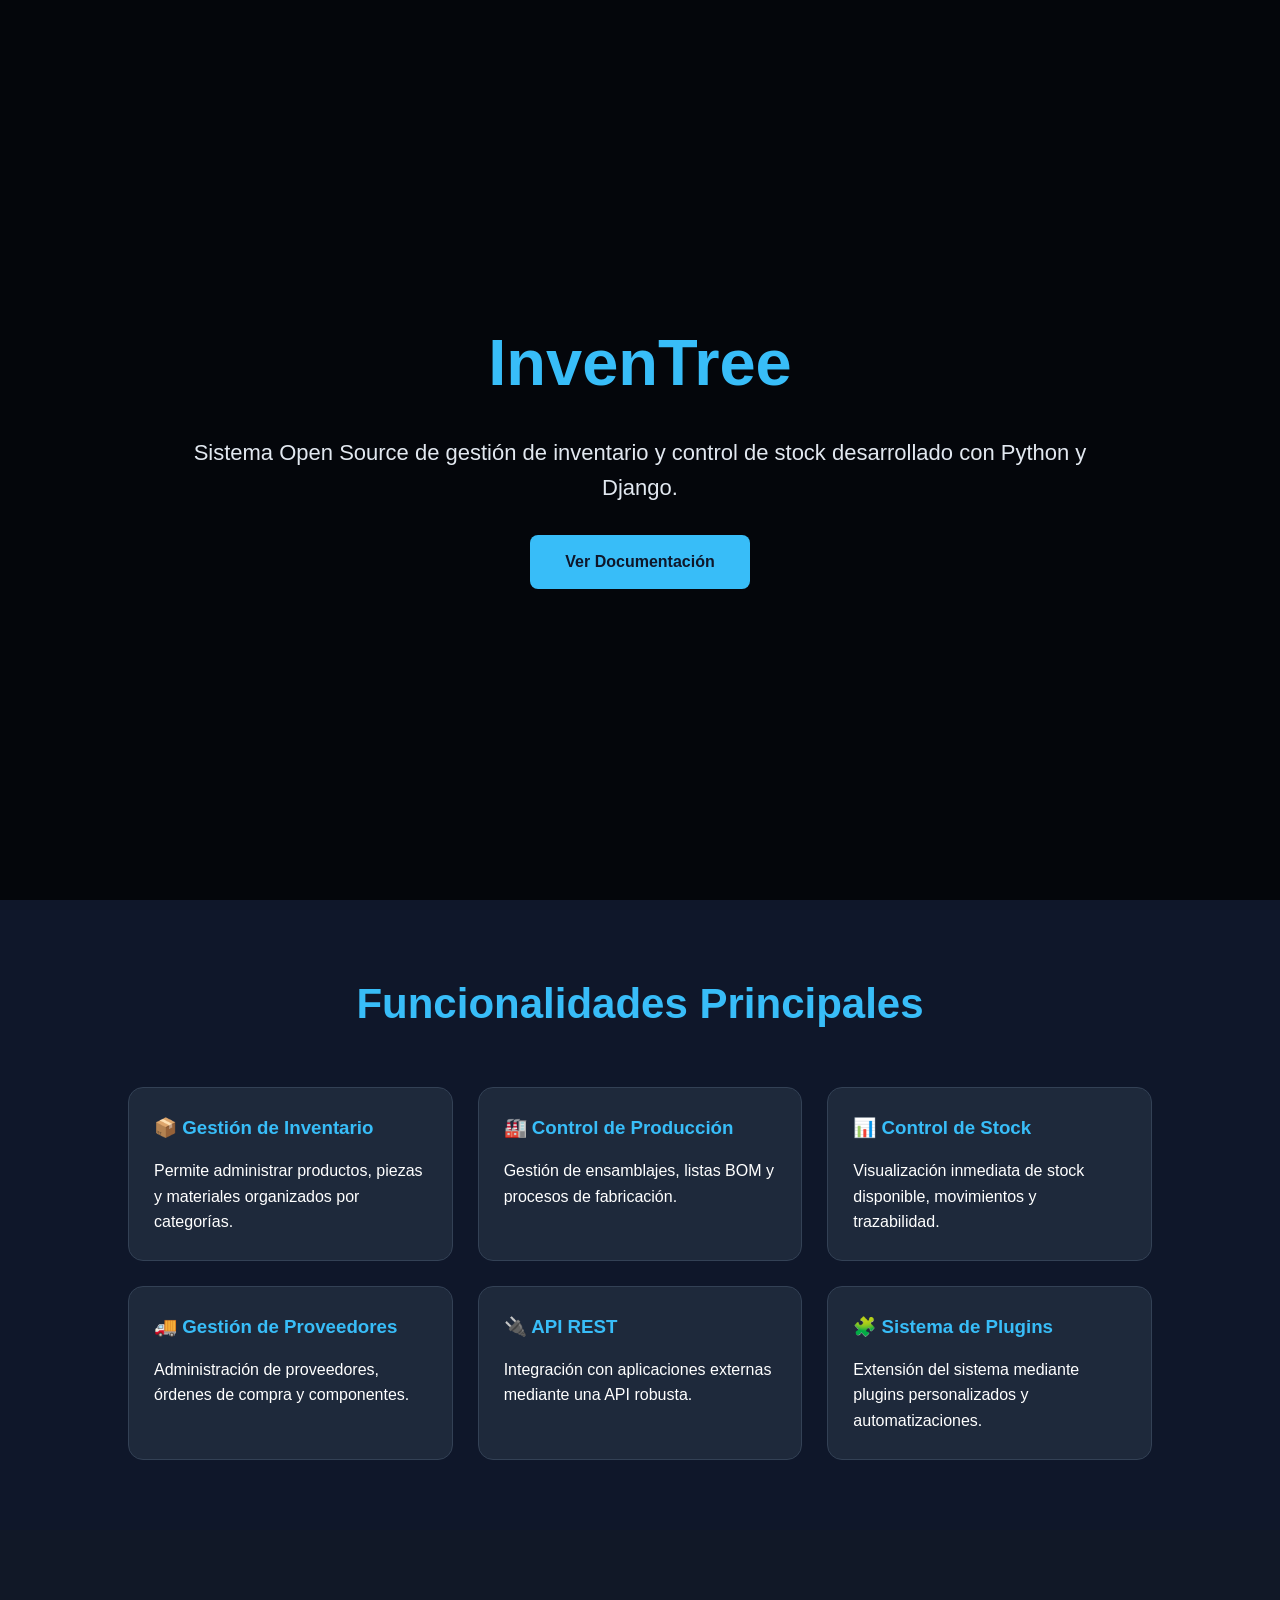
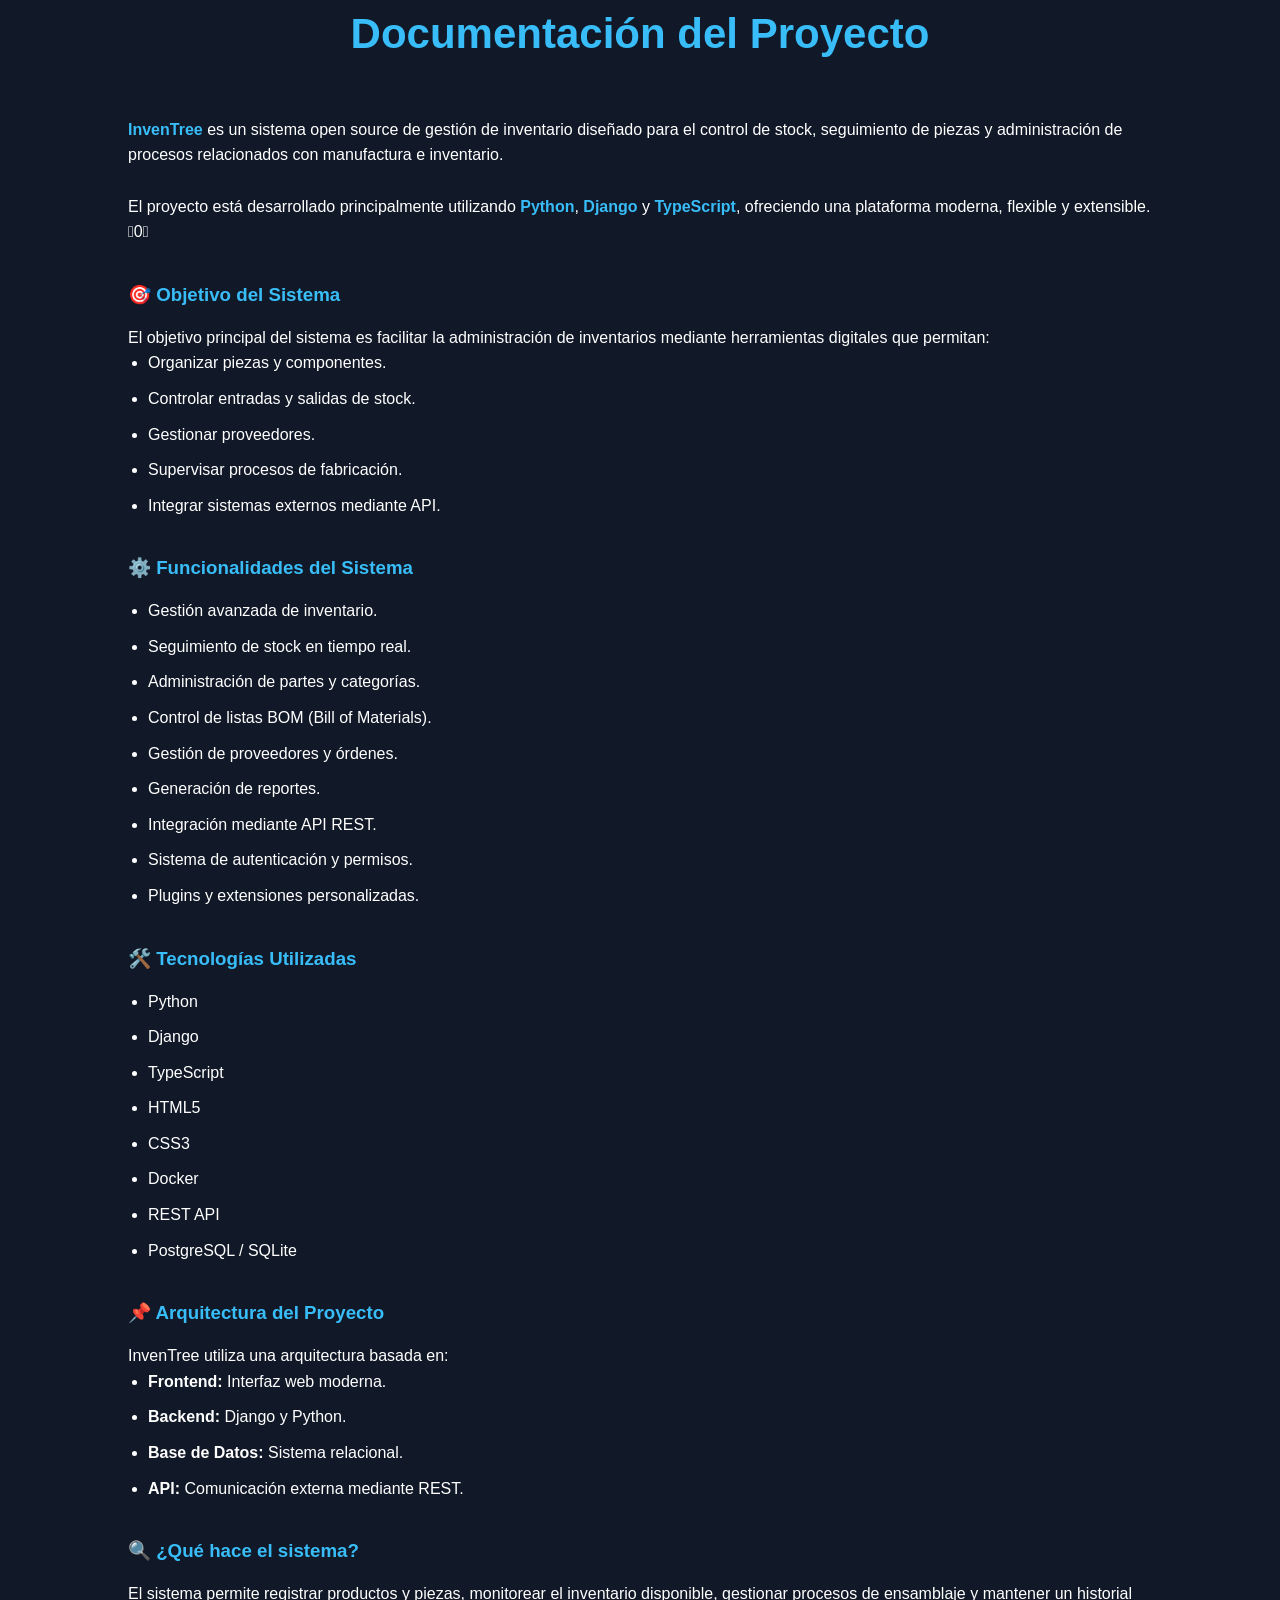
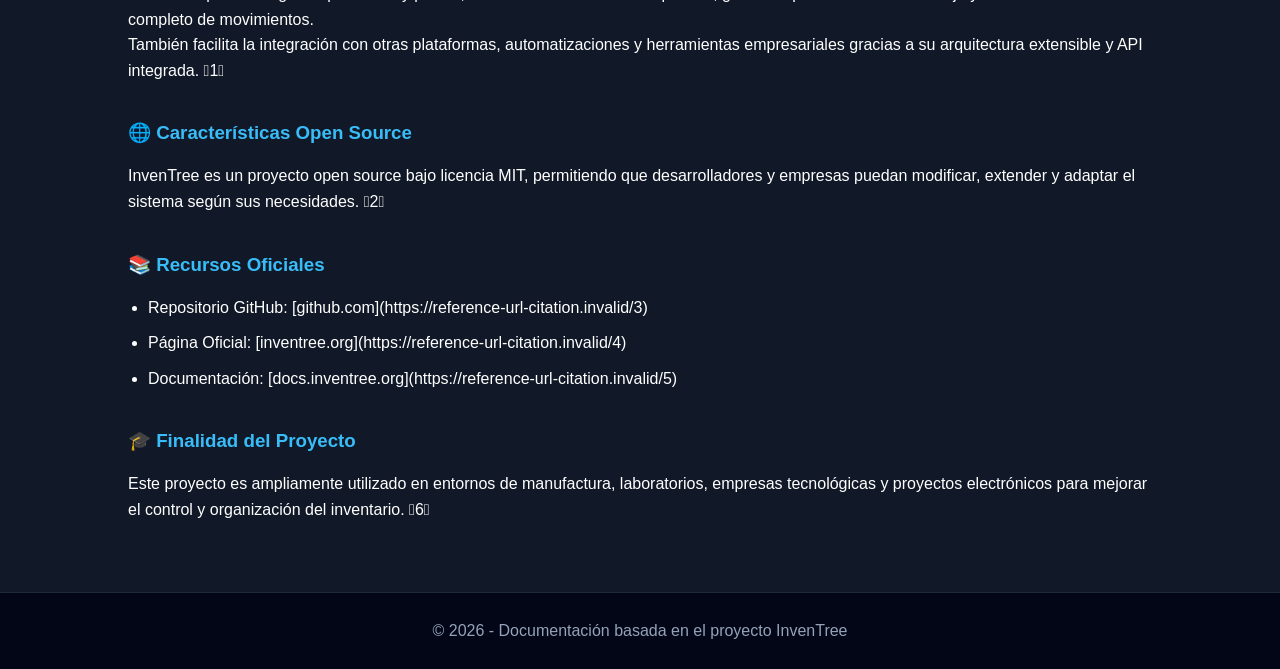
==== commit 4d362dc4: "corrección de caracteres index.html" ====
--- a/index.html
+++ b/index.html
@@ -393,5 +393,4 @@
     </footer>
 
 </body>
-</html>
-```7+</html>
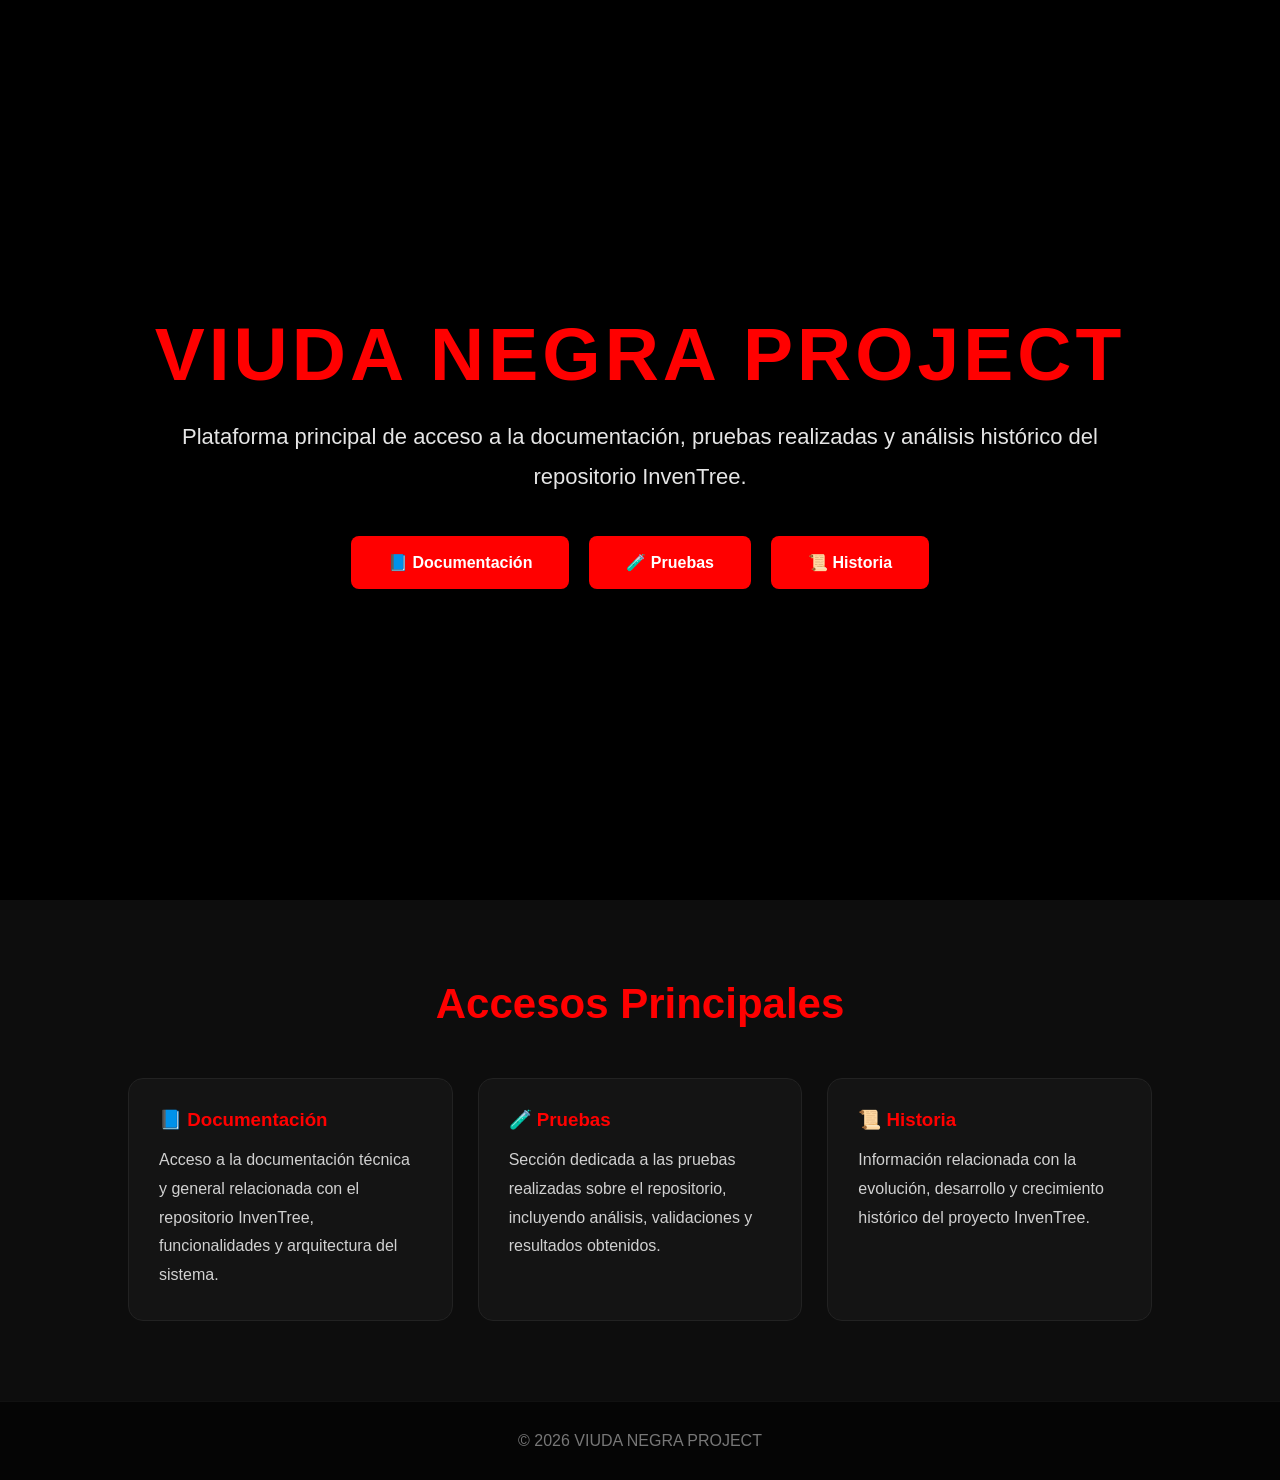
==== commit ed436585: "Actualizar index.html" ====
--- a/index.html
+++ b/index.html
@@ -3,8 +3,7 @@
 <head>
     <meta charset="UTF-8">
     <meta name="viewport" content="width=device-width, initial-scale=1.0">
-
-    <title>InvenTree - Sistema de Gestión de Inventario</title>
+    <title>VIUDA NEGRA PROJECT</title>
 
     <style>
 
@@ -16,9 +15,9 @@
         }
 
         body{
-            background:#0f172a;
+            background:#000;
             color:white;
-            line-height:1.6;
+            overflow-x:hidden;
         }
 
         header{
@@ -26,7 +25,7 @@
             height:100vh;
             background:
                 linear-gradient(rgba(0,0,0,0.75), rgba(0,0,0,0.75)),
-                url('https://images.unsplash.com/photo-1553413077-190dd305871c?q=80&w=2070&auto=format&fit=crop');
+                url('https://images.unsplash.com/photo-1518770660439-4636190af475?q=80&w=2070&auto=format&fit=crop');
             background-size:cover;
             background-position:center;
             display:flex;
@@ -37,39 +36,51 @@
         }
 
         .hero{
-            max-width:900px;
+            max-width:1000px;
         }
 
         .hero h1{
-            font-size:65px;
+            font-size:75px;
+            color:#ff0000;
             margin-bottom:20px;
-            color:#38bdf8;
+            letter-spacing:4px;
         }
 
         .hero p{
             font-size:22px;
-            margin-bottom:30px;
-            color:#e2e8f0;
+            color:#e5e5e5;
+            line-height:1.8;
+            margin-bottom:40px;
+        }
+
+        .buttons{
+            display:flex;
+            justify-content:center;
+            flex-wrap:wrap;
+            gap:20px;
         }
 
         .btn{
-            display:inline-block;
-            padding:14px 35px;
-            background:#38bdf8;
-            color:#0f172a;
+            padding:15px 35px;
+            background:#ff0000;
+            color:white;
             text-decoration:none;
             border-radius:8px;
             font-weight:bold;
             transition:0.3s;
+            font-size:16px;
+            border:2px solid transparent;
         }
 
         .btn:hover{
-            background:#0ea5e9;
-            transform:scale(1.05);
+            background:transparent;
+            border:2px solid #ff0000;
+            transform:translateY(-5px);
         }
 
         section{
-            padding:70px 10%;
+            padding:80px 10%;
+            background:#0d0d0d;
         }
 
         .section-title{
@@ -79,77 +90,68 @@
 
         .section-title h2{
             font-size:42px;
-            color:#38bdf8;
+            color:#ff0000;
         }
 
         .cards{
             display:grid;
-            grid-template-columns:repeat(auto-fit, minmax(260px,1fr));
+            grid-template-columns:repeat(auto-fit, minmax(280px,1fr));
             gap:25px;
         }
 
         .card{
-            background:#1e293b;
-            padding:25px;
+            background:#141414;
+            padding:30px;
             border-radius:15px;
+            border:1px solid #222;
             transition:0.3s;
-            border:1px solid #334155;
         }
 
         .card:hover{
             transform:translateY(-8px);
-            border-color:#38bdf8;
+            border-color:#ff0000;
         }
 
         .card h3{
+            color:#ff0000;
             margin-bottom:15px;
-            color:#38bdf8;
-        }
-
-        .documentation{
-            background:#111827;
-        }
-
-        .documentation h3{
-            color:#38bdf8;
-            margin-top:35px;
-            margin-bottom:15px;
-        }
-
-        .documentation ul{
-            margin-left:20px;
-        }
-
-        .documentation li{
-            margin-bottom:10px;
-        }
-
-        .highlight{
-            color:#38bdf8;
-            font-weight:bold;
+        }
+
+        .card p{
+            color:#d1d1d1;
+            line-height:1.8;
         }
 
         footer{
-            background:#020617;
+            background:#050505;
+            padding:30px;
             text-align:center;
-            padding:25px;
-            border-top:1px solid #1e293b;
+            border-top:1px solid #111;
         }
 
         footer p{
-            color:#94a3b8;
+            color:#777;
         }
 
         @media(max-width:768px){
 
             .hero h1{
-                font-size:42px;
+                font-size:45px;
             }
 
             .hero p{
                 font-size:18px;
             }
 
+            .buttons{
+                flex-direction:column;
+                align-items:center;
+            }
+
+            .btn{
+                width:260px;
+            }
+
             .section-title h2{
                 font-size:32px;
             }
@@ -168,226 +170,89 @@
 
         <div class="hero">
 
-            <h1>InvenTree</h1>
+            <h1>VIUDA NEGRA PROJECT</h1>
 
             <p>
-                Sistema Open Source de gestión de inventario y control de stock
-                desarrollado con Python y Django.
+                Plataforma principal de acceso a la documentación,
+                pruebas realizadas y análisis histórico del repositorio InvenTree.
             </p>
 
-            <a href="#documentacion" class="btn">
-                Ver Documentación
-            </a>
+            <div class="buttons">
+
+                <a href="documentacion.html" class="btn">
+                    📘 Documentación
+                </a>
+
+                <a href="pruebas.html" class="btn">
+                    🧪 Pruebas
+                </a>
+
+                <a href="historia.html" class="btn">
+                    📜 Historia
+                </a>
+
+            </div>
 
         </div>
 
     </header>
 
-    <!-- ================= FUNCIONALIDADES ================= -->
+    <!-- ================= SECCIONES ================= -->
 
     <section>
 
         <div class="section-title">
-            <h2>Funcionalidades Principales</h2>
+            <h2>Accesos Principales</h2>
         </div>
 
         <div class="cards">
 
             <div class="card">
-                <h3>📦 Gestión de Inventario</h3>
+
+                <h3>📘 Documentación</h3>
 
                 <p>
-                    Permite administrar productos, piezas y materiales
-                    organizados por categorías.
+                    Acceso a la documentación técnica y general
+                    relacionada con el repositorio InvenTree,
+                    funcionalidades y arquitectura del sistema.
                 </p>
+
             </div>
 
             <div class="card">
-                <h3>🏭 Control de Producción</h3>
+
+                <h3>🧪 Pruebas</h3>
 
                 <p>
-                    Gestión de ensamblajes, listas BOM
-                    y procesos de fabricación.
+                    Sección dedicada a las pruebas realizadas
+                    sobre el repositorio, incluyendo análisis,
+                    validaciones y resultados obtenidos.
                 </p>
+
             </div>
 
             <div class="card">
-                <h3>📊 Control de Stock</h3>
+
+                <h3>📜 Historia</h3>
 
                 <p>
-                    Visualización inmediata de stock disponible,
-                    movimientos y trazabilidad.
+                    Información relacionada con la evolución,
+                    desarrollo y crecimiento histórico
+                    del proyecto InvenTree.
                 </p>
-            </div>
-
-            <div class="card">
-                <h3>🚚 Gestión de Proveedores</h3>
-
-                <p>
-                    Administración de proveedores,
-                    órdenes de compra y componentes.
-                </p>
-            </div>
-
-            <div class="card">
-                <h3>🔌 API REST</h3>
-
-                <p>
-                    Integración con aplicaciones externas
-                    mediante una API robusta.
-                </p>
-            </div>
-
-            <div class="card">
-                <h3>🧩 Sistema de Plugins</h3>
-
-                <p>
-                    Extensión del sistema mediante plugins
-                    personalizados y automatizaciones.
-                </p>
+
             </div>
 
         </div>
 
     </section>
 
-    <!-- ================= DOCUMENTACION ================= -->
-
-    <section id="documentacion" class="documentation">
-
-        <div class="section-title">
-            <h2>Documentación del Proyecto</h2>
-        </div>
+    <!-- ================= FOOTER ================= -->
+
+    <footer>
 
         <p>
-            <span class="highlight">InvenTree</span> es un sistema open source de gestión de inventario
-            diseñado para el control de stock, seguimiento de piezas y administración
-            de procesos relacionados con manufactura e inventario.
-        </p>
-
-        <br>
-
-        <p>
-            El proyecto está desarrollado principalmente utilizando
-            <span class="highlight">Python</span>,
-            <span class="highlight">Django</span> y
-            <span class="highlight">TypeScript</span>,
-            ofreciendo una plataforma moderna, flexible y extensible. 0
-        </p>
-
-        <h3>🎯 Objetivo del Sistema</h3>
-
-        <p>
-            El objetivo principal del sistema es facilitar la administración
-            de inventarios mediante herramientas digitales que permitan:
-        </p>
-
-        <ul>
-            <li>Organizar piezas y componentes.</li>
-            <li>Controlar entradas y salidas de stock.</li>
-            <li>Gestionar proveedores.</li>
-            <li>Supervisar procesos de fabricación.</li>
-            <li>Integrar sistemas externos mediante API.</li>
-        </ul>
-
-        <h3>⚙️ Funcionalidades del Sistema</h3>
-
-        <ul>
-            <li>Gestión avanzada de inventario.</li>
-            <li>Seguimiento de stock en tiempo real.</li>
-            <li>Administración de partes y categorías.</li>
-            <li>Control de listas BOM (Bill of Materials).</li>
-            <li>Gestión de proveedores y órdenes.</li>
-            <li>Generación de reportes.</li>
-            <li>Integración mediante API REST.</li>
-            <li>Sistema de autenticación y permisos.</li>
-            <li>Plugins y extensiones personalizadas.</li>
-        </ul>
-
-        <h3>🛠️ Tecnologías Utilizadas</h3>
-
-        <ul>
-            <li>Python</li>
-            <li>Django</li>
-            <li>TypeScript</li>
-            <li>HTML5</li>
-            <li>CSS3</li>
-            <li>Docker</li>
-            <li>REST API</li>
-            <li>PostgreSQL / SQLite</li>
-        </ul>
-
-        <h3>📌 Arquitectura del Proyecto</h3>
-
-        <p>
-            InvenTree utiliza una arquitectura basada en:
-        </p>
-
-        <ul>
-            <li><strong>Frontend:</strong> Interfaz web moderna.</li>
-            <li><strong>Backend:</strong> Django y Python.</li>
-            <li><strong>Base de Datos:</strong> Sistema relacional.</li>
-            <li><strong>API:</strong> Comunicación externa mediante REST.</li>
-        </ul>
-
-        <h3>🔍 ¿Qué hace el sistema?</h3>
-
-        <p>
-            El sistema permite registrar productos y piezas,
-            monitorear el inventario disponible, gestionar procesos
-            de ensamblaje y mantener un historial completo de movimientos.
-        </p>
-
-        <p>
-            También facilita la integración con otras plataformas,
-            automatizaciones y herramientas empresariales gracias
-            a su arquitectura extensible y API integrada. 1
-        </p>
-
-        <h3>🌐 Características Open Source</h3>
-
-        <p>
-            InvenTree es un proyecto open source bajo licencia MIT,
-            permitiendo que desarrolladores y empresas puedan modificar,
-            extender y adaptar el sistema según sus necesidades. 2
-        </p>
-
-        <h3>📚 Recursos Oficiales</h3>
-
-        <ul>
-            <li>
-                Repositorio GitHub:
-                [github.com](https://reference-url-citation.invalid/3)
-            </li>
-
-            <li>
-                Página Oficial:
-                [inventree.org](https://reference-url-citation.invalid/4)
-            </li>
-
-            <li>
-                Documentación:
-                [docs.inventree.org](https://reference-url-citation.invalid/5)
-            </li>
-        </ul>
-
-        <h3>🎓 Finalidad del Proyecto</h3>
-
-        <p>
-            Este proyecto es ampliamente utilizado en entornos
-            de manufactura, laboratorios, empresas tecnológicas
-            y proyectos electrónicos para mejorar el control
-            y organización del inventario. 6
-        </p>
-
-    </section>
-
-    <!-- ================= FOOTER ================= -->
-
-    <footer>
-
-        <p>
-            © 2026 - Documentación basada en el proyecto InvenTree
+            © 2026 VIUDA NEGRA PROJECT
         </p>
 
     </footer>
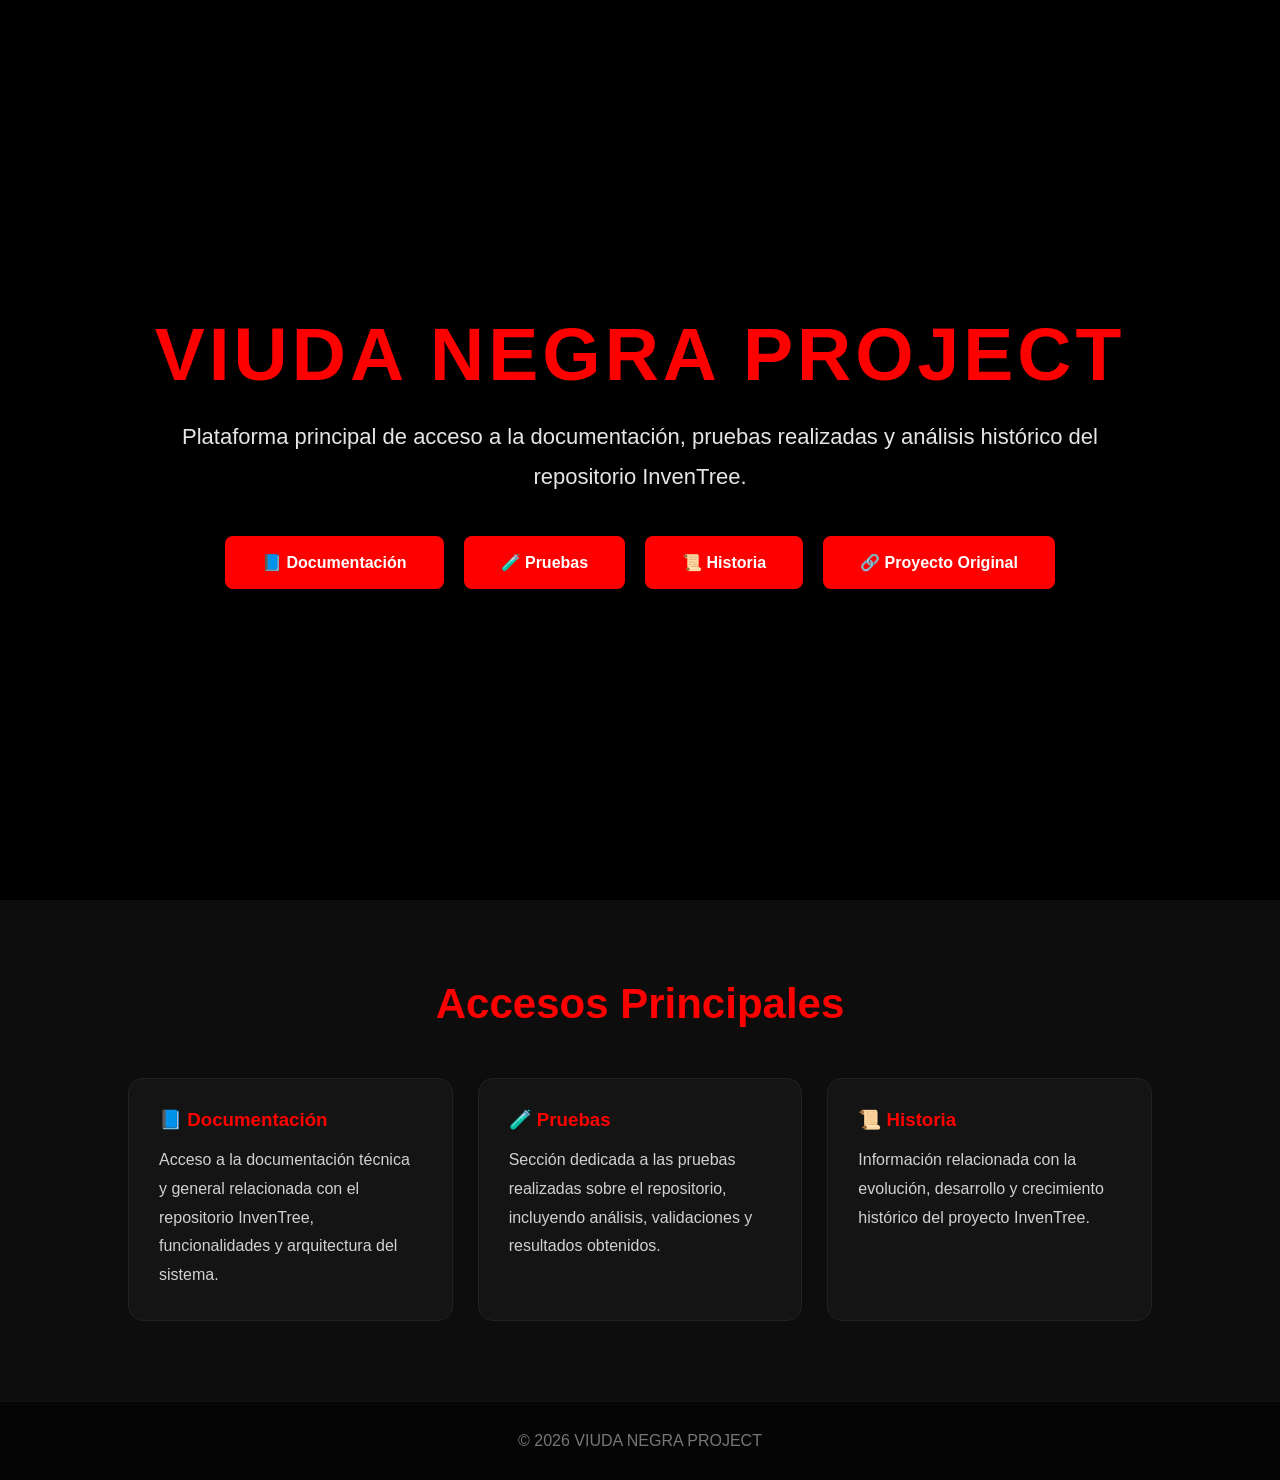
==== commit 7366c2fc: "Actualizar index.html" ====
--- a/index.html
+++ b/index.html
@@ -190,7 +190,13 @@
                 <a href="historia.html" class="btn">
                     📜 Historia
                 </a>
-
+<a 
+    href="https://github.com/inventree/InvenTree" 
+    target="_blank" 
+    class="btn"
+>
+    🔗 Proyecto Original
+</a>
             </div>
 
         </div>
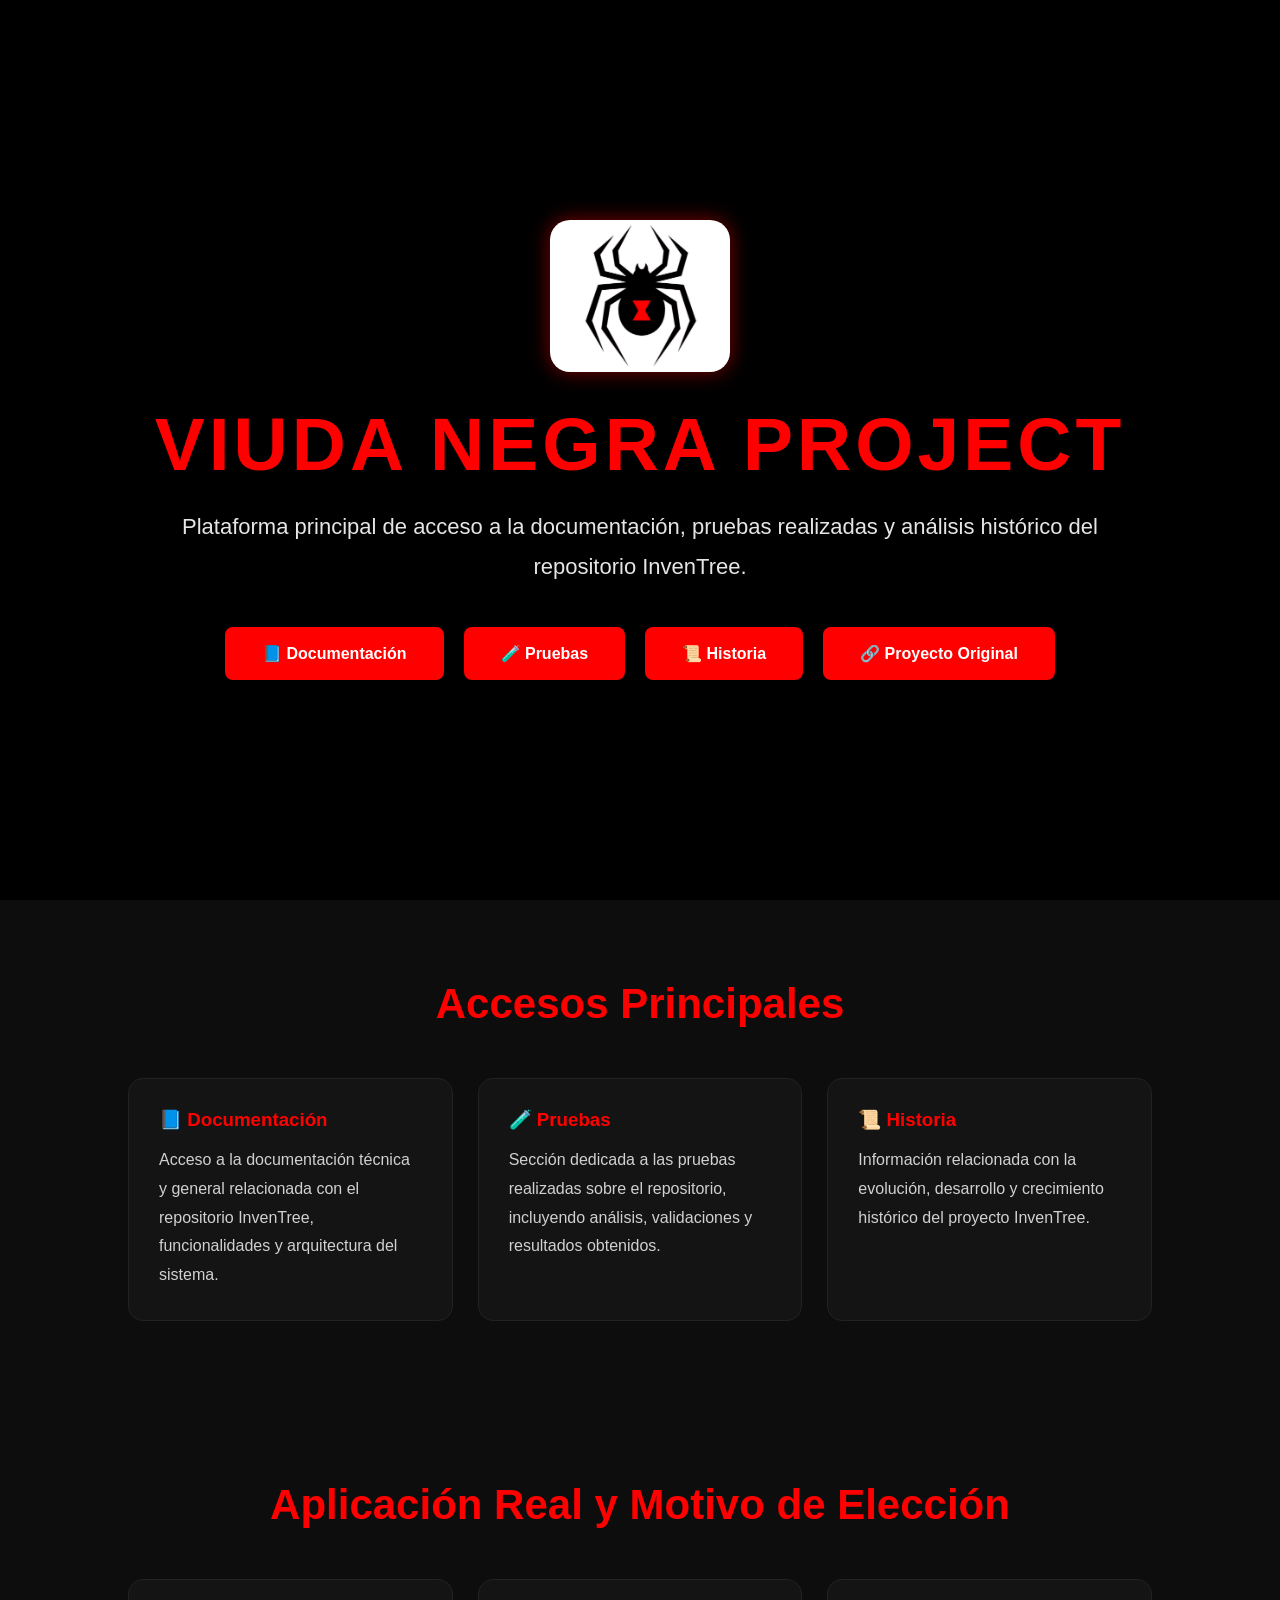
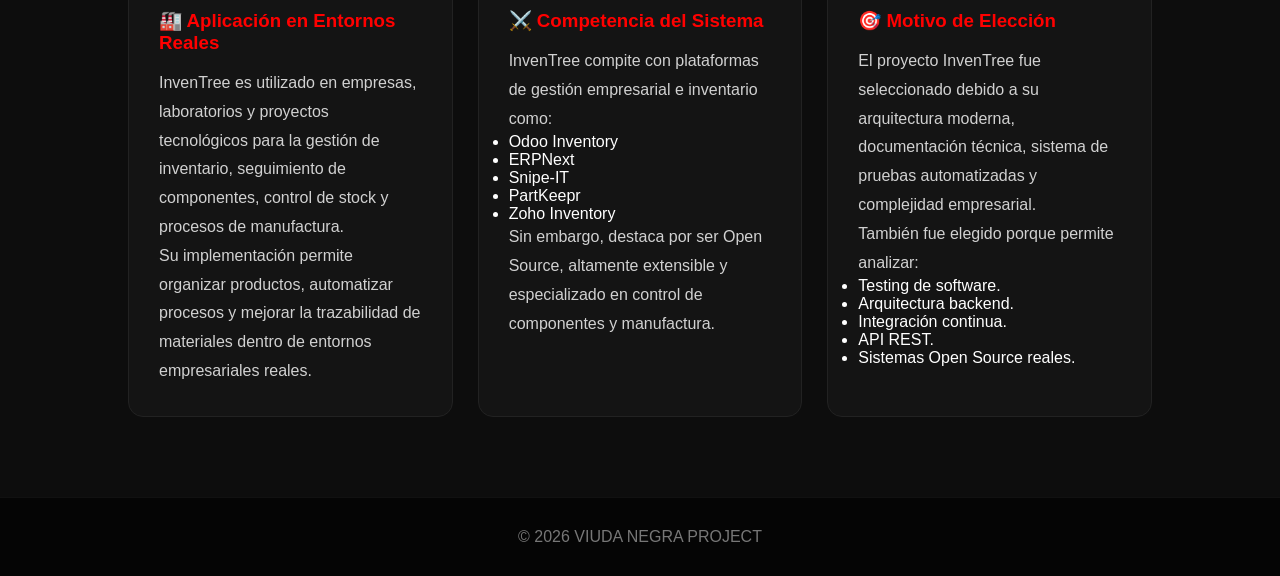
==== commit 55704225: "Actualizar index.html" ====
--- a/index.html
+++ b/index.html
@@ -157,6 +157,12 @@
             }
 
         }
+.logo{
+    width:180px;
+    margin-bottom:25px;
+    border-radius:20px;
+    box-shadow:0 0 20px rgba(255,0,0,0.5);
+}
 
     </style>
 
@@ -169,6 +175,11 @@
     <header>
 
         <div class="hero">
+<img 
+            src="Logo.jpg" 
+            alt="Logo InvenTree"
+            class="logo"
+        >
 
             <h1>VIUDA NEGRA PROJECT</h1>
 
@@ -253,6 +264,89 @@
 
     </section>
 
+<section>
+
+    <div class="section-title">
+        <h2>Aplicación Real y Motivo de Elección</h2>
+    </div>
+
+    <div class="cards">
+
+        <div class="card">
+
+            <h3>🏭 Aplicación en Entornos Reales</h3>
+
+            <p>
+                InvenTree es utilizado en empresas,
+                laboratorios y proyectos tecnológicos
+                para la gestión de inventario,
+                seguimiento de componentes,
+                control de stock y procesos de manufactura.
+            </p>
+
+            <p>
+                Su implementación permite organizar productos,
+                automatizar procesos y mejorar
+                la trazabilidad de materiales
+                dentro de entornos empresariales reales.
+            </p>
+
+        </div>
+
+        <div class="card">
+
+            <h3>⚔️ Competencia del Sistema</h3>
+
+            <p>
+                InvenTree compite con plataformas
+                de gestión empresarial e inventario como:
+            </p>
+
+            <ul>
+                <li>Odoo Inventory</li>
+                <li>ERPNext</li>
+                <li>Snipe-IT</li>
+                <li>PartKeepr</li>
+                <li>Zoho Inventory</li>
+            </ul>
+
+            <p>
+                Sin embargo, destaca por ser Open Source,
+                altamente extensible y especializado
+                en control de componentes y manufactura.
+            </p>
+
+        </div>
+
+        <div class="card">
+
+            <h3>🎯 Motivo de Elección</h3>
+
+            <p>
+                El proyecto InvenTree fue seleccionado
+                debido a su arquitectura moderna,
+                documentación técnica,
+                sistema de pruebas automatizadas
+                y complejidad empresarial.
+            </p>
+
+            <p>
+                También fue elegido porque permite analizar:
+            </p>
+
+            <ul>
+                <li>Testing de software.</li>
+                <li>Arquitectura backend.</li>
+                <li>Integración continua.</li>
+                <li>API REST.</li>
+                <li>Sistemas Open Source reales.</li>
+            </ul>
+
+        </div>
+
+    </div>
+
+</section>
     <!-- ================= FOOTER ================= -->
 
     <footer>
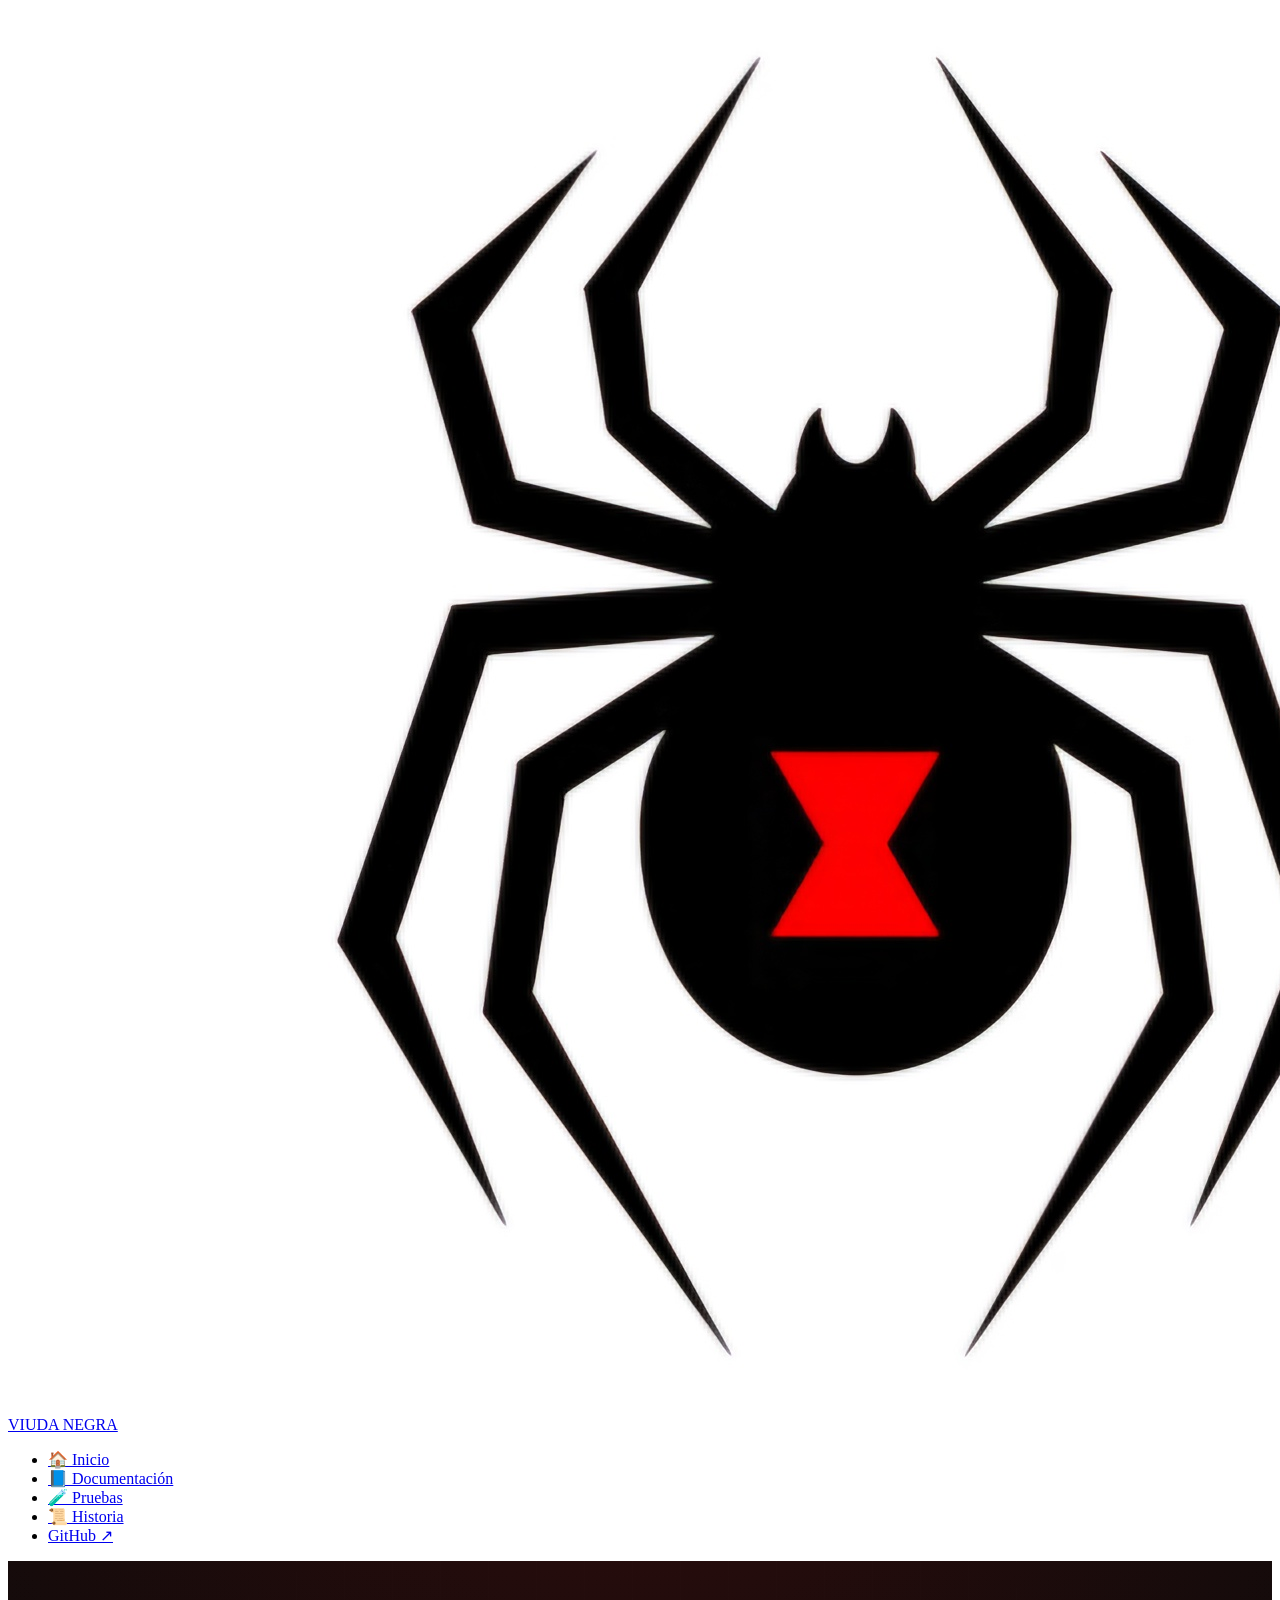
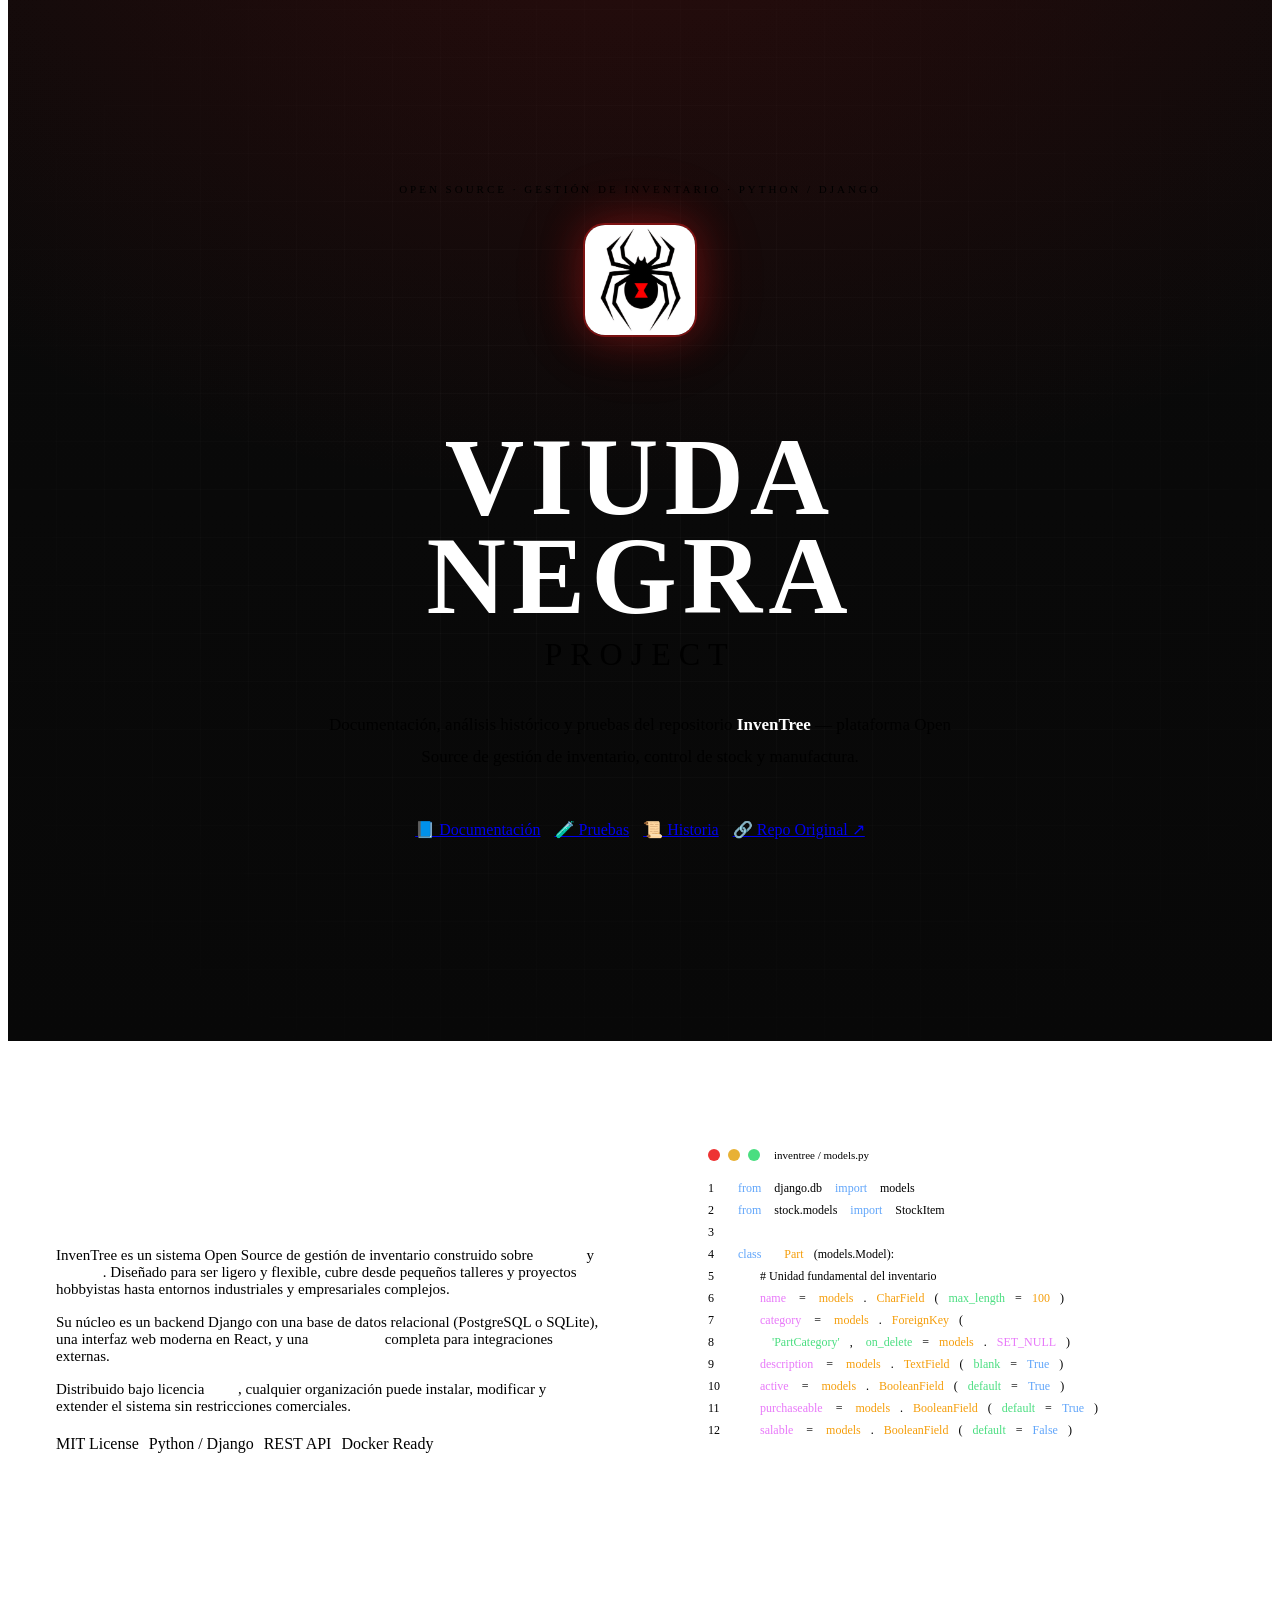
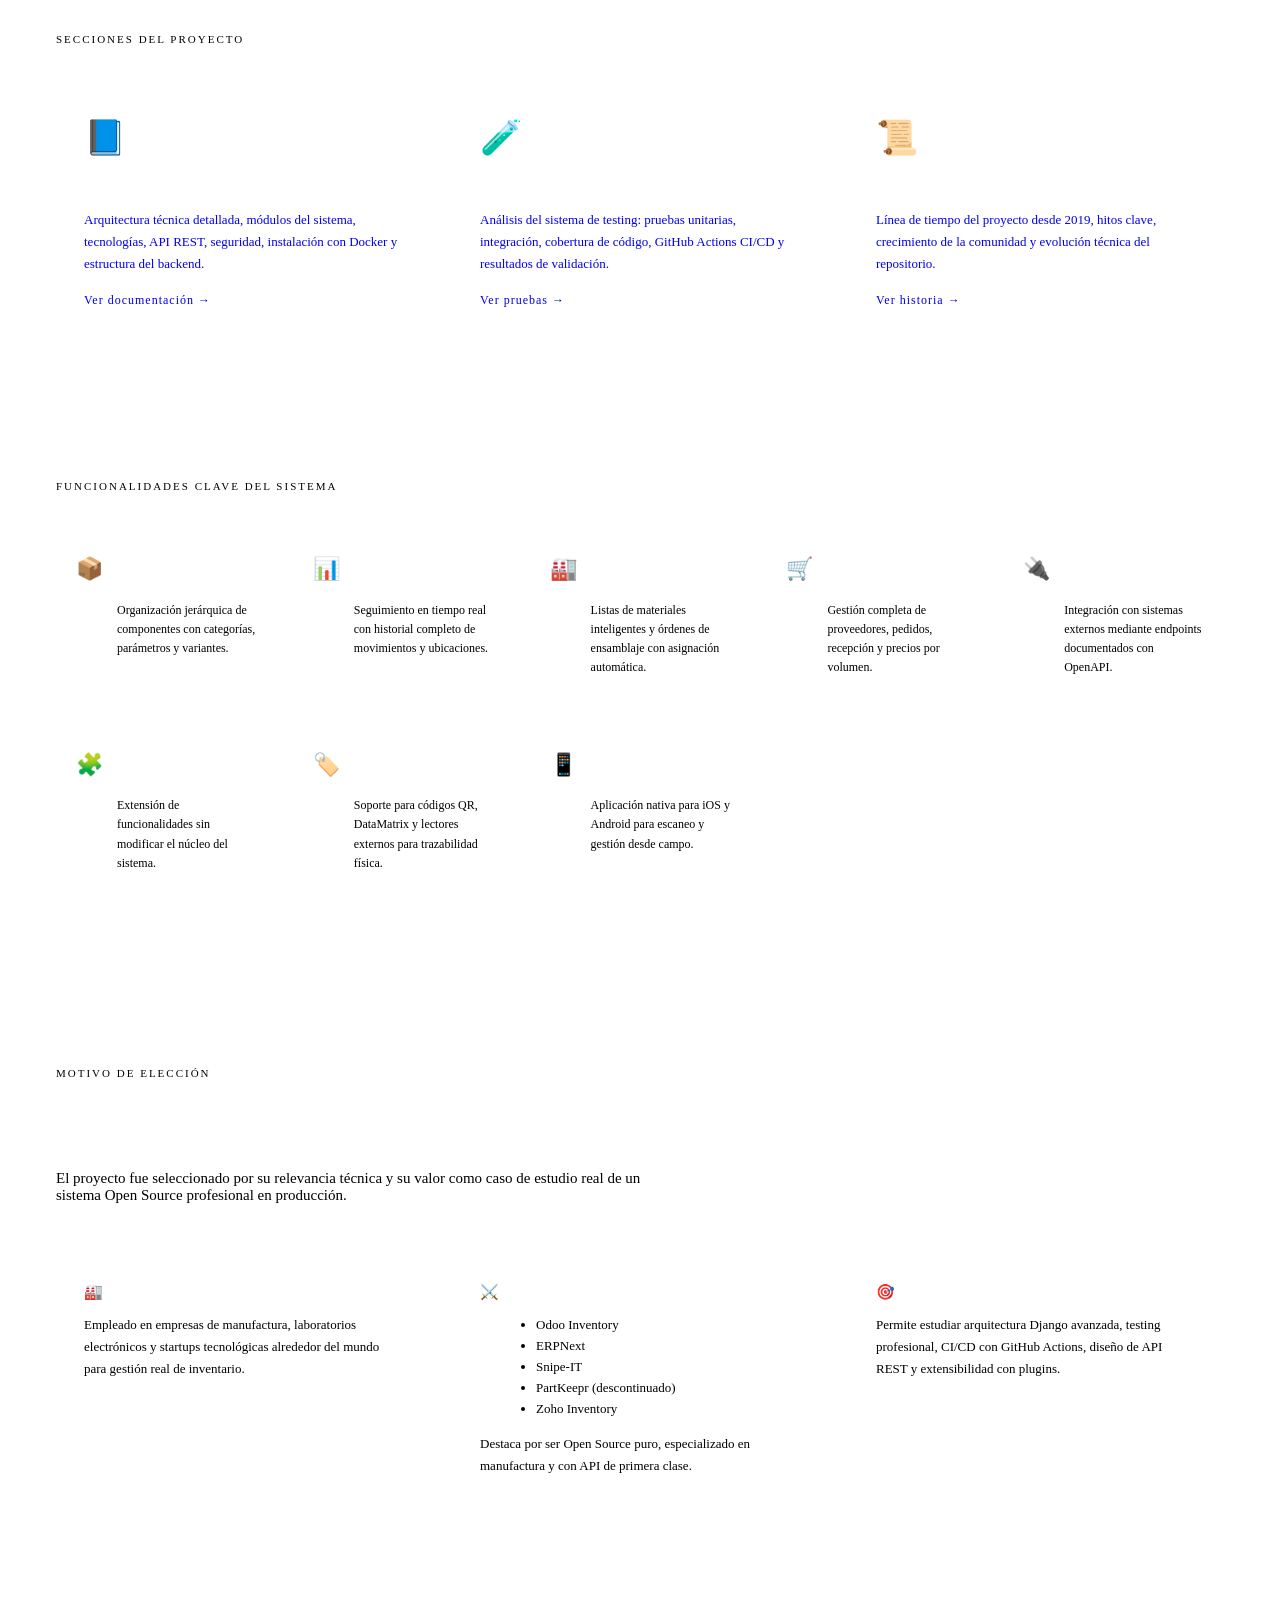
==== commit 3620e0ec: "Actualizado index" ====
--- a/index.html
+++ b/index.html
@@ -1,361 +1,604 @@
 <!DOCTYPE html>
 <html lang="es">
 <head>
-    <meta charset="UTF-8">
-    <meta name="viewport" content="width=device-width, initial-scale=1.0">
-    <title>VIUDA NEGRA PROJECT</title>
-
-    <style>
-
-        *{
-            margin:0;
-            padding:0;
-            box-sizing:border-box;
-            font-family: Arial, Helvetica, sans-serif;
-        }
-
-        body{
-            background:#000;
-            color:white;
-            overflow-x:hidden;
-        }
-
-        header{
-            width:100%;
-            height:100vh;
-            background:
-                linear-gradient(rgba(0,0,0,0.75), rgba(0,0,0,0.75)),
-                url('https://images.unsplash.com/photo-1518770660439-4636190af475?q=80&w=2070&auto=format&fit=crop');
-            background-size:cover;
-            background-position:center;
-            display:flex;
-            justify-content:center;
-            align-items:center;
-            text-align:center;
-            padding:20px;
-        }
-
-        .hero{
-            max-width:1000px;
-        }
-
-        .hero h1{
-            font-size:75px;
-            color:#ff0000;
-            margin-bottom:20px;
-            letter-spacing:4px;
-        }
-
-        .hero p{
-            font-size:22px;
-            color:#e5e5e5;
-            line-height:1.8;
-            margin-bottom:40px;
-        }
-
-        .buttons{
-            display:flex;
-            justify-content:center;
-            flex-wrap:wrap;
-            gap:20px;
-        }
-
-        .btn{
-            padding:15px 35px;
-            background:#ff0000;
-            color:white;
-            text-decoration:none;
-            border-radius:8px;
-            font-weight:bold;
-            transition:0.3s;
-            font-size:16px;
-            border:2px solid transparent;
-        }
-
-        .btn:hover{
-            background:transparent;
-            border:2px solid #ff0000;
-            transform:translateY(-5px);
-        }
-
-        section{
-            padding:80px 10%;
-            background:#0d0d0d;
-        }
-
-        .section-title{
-            text-align:center;
-            margin-bottom:50px;
-        }
-
-        .section-title h2{
-            font-size:42px;
-            color:#ff0000;
-        }
-
-        .cards{
-            display:grid;
-            grid-template-columns:repeat(auto-fit, minmax(280px,1fr));
-            gap:25px;
-        }
-
-        .card{
-            background:#141414;
-            padding:30px;
-            border-radius:15px;
-            border:1px solid #222;
-            transition:0.3s;
-        }
-
-        .card:hover{
-            transform:translateY(-8px);
-            border-color:#ff0000;
-        }
-
-        .card h3{
-            color:#ff0000;
-            margin-bottom:15px;
-        }
-
-        .card p{
-            color:#d1d1d1;
-            line-height:1.8;
-        }
-
-        footer{
-            background:#050505;
-            padding:30px;
-            text-align:center;
-            border-top:1px solid #111;
-        }
-
-        footer p{
-            color:#777;
-        }
-
-        @media(max-width:768px){
-
-            .hero h1{
-                font-size:45px;
-            }
-
-            .hero p{
-                font-size:18px;
-            }
-
-            .buttons{
-                flex-direction:column;
-                align-items:center;
-            }
-
-            .btn{
-                width:260px;
-            }
-
-            .section-title h2{
-                font-size:32px;
-            }
-
-        }
-.logo{
-    width:180px;
-    margin-bottom:25px;
-    border-radius:20px;
-    box-shadow:0 0 20px rgba(255,0,0,0.5);
-}
-
-    </style>
-
+  <meta charset="UTF-8">
+  <meta name="viewport" content="width=device-width, initial-scale=1.0">
+  <title>VIUDA NEGRA PROJECT — InvenTree</title>
+  <link rel="stylesheet" href="style.css">
+  <style>
+    /* ── Hero section ─────────────────────────────── */
+    .hero-section {
+      min-height: 100vh;
+      display: flex;
+      align-items: center;
+      justify-content: center;
+      padding: 100px 48px 80px;
+      position: relative;
+      overflow: hidden;
+      background:
+        radial-gradient(ellipse 80% 60% at 50% -10%, rgba(227,27,27,0.15), transparent),
+        linear-gradient(180deg, #0a0a0a 0%, #080808 100%);
+    }
+
+    .hero-grid {
+      position: absolute;
+      inset: 0;
+      background-image:
+        linear-gradient(rgba(255,255,255,0.025) 1px, transparent 1px),
+        linear-gradient(90deg, rgba(255,255,255,0.025) 1px, transparent 1px);
+      background-size: 48px 48px;
+      mask-image: radial-gradient(ellipse 70% 70% at 50% 50%, black 20%, transparent 100%);
+    }
+
+    .hero-inner {
+      max-width: 920px;
+      text-align: center;
+      position: relative;
+      z-index: 2;
+    }
+
+    .hero-eyebrow {
+      font-family: var(--mono);
+      font-size: 11px;
+      letter-spacing: 3px;
+      color: var(--red);
+      text-transform: uppercase;
+      margin-bottom: 28px;
+      display: flex;
+      align-items: center;
+      justify-content: center;
+      gap: 12px;
+    }
+
+    .hero-eyebrow::before,
+    .hero-eyebrow::after {
+      content: '';
+      display: block;
+      height: 1px;
+      width: 60px;
+      background: var(--border-red);
+    }
+
+    .hero-title {
+      font-family: var(--display);
+      font-size: clamp(56px, 10vw, 110px);
+      letter-spacing: 6px;
+      line-height: 0.9;
+      color: #fff;
+      margin-bottom: 10px;
+    }
+
+    .hero-title .accent { color: var(--red); }
+
+    .hero-subtitle {
+      font-family: var(--display);
+      font-size: clamp(18px, 3.5vw, 32px);
+      letter-spacing: 8px;
+      color: var(--text-muted);
+      margin-bottom: 36px;
+    }
+
+    .hero-desc {
+      font-size: 17px;
+      color: var(--text-dim);
+      max-width: 640px;
+      margin: 0 auto 48px;
+      line-height: 1.85;
+    }
+
+    .hero-buttons {
+      display: flex;
+      justify-content: center;
+      flex-wrap: wrap;
+      gap: 14px;
+    }
+
+    /* ── Intro section ────────────────────────────── */
+    .intro-section {
+      padding: 80px 48px;
+      background: var(--bg2);
+      border-top: 1px solid var(--border);
+      border-bottom: 1px solid var(--border);
+    }
+
+    .intro-grid {
+      max-width: 1280px;
+      margin: 0 auto;
+      display: grid;
+      grid-template-columns: 1fr 1fr;
+      gap: 80px;
+      align-items: center;
+    }
+
+    .intro-text h2 {
+      font-family: var(--display);
+      font-size: 46px;
+      letter-spacing: 2px;
+      color: #fff;
+      margin-bottom: 20px;
+      line-height: 1.05;
+    }
+
+    .intro-text h2 span { color: var(--red); }
+
+    .intro-text p {
+      color: var(--text-dim);
+      margin-bottom: 16px;
+      font-size: 15px;
+    }
+
+    .intro-visual {
+      background: var(--bg3);
+      border: 1px solid var(--border);
+      border-radius: var(--radius-lg);
+      padding: 28px;
+      font-family: var(--mono);
+      font-size: 13px;
+      position: relative;
+      overflow: hidden;
+    }
+
+    .intro-visual::before {
+      content: '';
+      position: absolute;
+      top: 0; left: 0; right: 0;
+      height: 3px;
+      background: linear-gradient(90deg, var(--red), transparent);
+    }
+
+    .iv-bar {
+      display: flex;
+      align-items: center;
+      gap: 8px;
+      margin-bottom: 20px;
+    }
+
+    .iv-dot { width:12px; height:12px; border-radius:50%; }
+    .iv-dot.r { background:#e33; }
+    .iv-dot.y { background:#e8b135; }
+    .iv-dot.g { background:#4ade80; }
+
+    .iv-line { display:flex; gap:10px; margin-bottom:7px; font-size:12px; }
+    .iv-ln { color: var(--text-muted); min-width: 20px; }
+    .iv-kw { color: #60a5fa; }
+    .iv-str { color: #4ade80; }
+    .iv-fn { color: #f59e0b; }
+    .iv-cm { color: var(--text-muted); }
+    .iv-var { color: #e879f9; }
+
+    /* ── Main cards ───────────────────────────────── */
+    .main-section {
+      padding: 80px 48px;
+      max-width: 1280px;
+      margin: 0 auto;
+    }
+
+    .section-label {
+      font-family: var(--mono);
+      font-size: 11px;
+      letter-spacing: 2px;
+      color: var(--text-muted);
+      text-transform: uppercase;
+      margin-bottom: 40px;
+      display: flex;
+      align-items: center;
+      gap: 12px;
+    }
+
+    .section-label::after {
+      content: '';
+      flex: 1;
+      height: 1px;
+      background: var(--border);
+    }
+
+    .nav-cards {
+      display: grid;
+      grid-template-columns: repeat(3, 1fr);
+      gap: 20px;
+      margin-bottom: 60px;
+    }
+
+    .nav-card {
+      display: block;
+      background: var(--bg3);
+      border: 1px solid var(--border);
+      border-radius: var(--radius-lg);
+      padding: 32px 28px;
+      text-decoration: none;
+      transition: border-color 0.25s, transform 0.25s, box-shadow 0.25s;
+      position: relative;
+      overflow: hidden;
+    }
+
+    .nav-card::after {
+      content: '';
+      position: absolute;
+      bottom: 0; left: 0; right: 0;
+      height: 2px;
+      background: var(--red);
+      transform: scaleX(0);
+      transform-origin: left;
+      transition: transform 0.3s;
+    }
+
+    .nav-card:hover {
+      border-color: var(--border-red);
+      transform: translateY(-6px);
+      box-shadow: var(--shadow-red);
+    }
+
+    .nav-card:hover::after { transform: scaleX(1); }
+
+    .nav-card-icon { font-size: 34px; margin-bottom: 16px; display: block; }
+
+    .nav-card h3 {
+      font-size: 18px;
+      font-weight: 700;
+      color: #fff;
+      margin-bottom: 10px;
+    }
+
+    .nav-card p {
+      font-size: 13px;
+      color: var(--text-dim);
+      line-height: 1.7;
+      margin-bottom: 18px;
+    }
+
+    .nav-card-arrow {
+      font-size: 12px;
+      color: var(--red);
+      font-family: var(--mono);
+      letter-spacing: 1px;
+      display: flex;
+      align-items: center;
+      gap: 6px;
+      transition: gap 0.2s;
+    }
+
+    .nav-card:hover .nav-card-arrow { gap: 10px; }
+
+    /* ── Features grid ────────────────────────────── */
+    .features-section {
+      padding: 0 48px 80px;
+      max-width: 1280px;
+      margin: 0 auto;
+    }
+
+    .features-grid {
+      display: grid;
+      grid-template-columns: repeat(auto-fit, minmax(220px, 1fr));
+      gap: 16px;
+    }
+
+    .feat-item {
+      background: var(--bg2);
+      border: 1px solid var(--border);
+      border-radius: var(--radius);
+      padding: 22px 20px;
+      display: flex;
+      gap: 14px;
+      align-items: flex-start;
+      transition: border-color 0.2s;
+    }
+
+    .feat-item:hover { border-color: var(--border-red); }
+
+    .feat-icon { font-size: 22px; flex-shrink: 0; margin-top: 2px; }
+
+    .feat-item h4 {
+      font-size: 14px;
+      font-weight: 600;
+      color: #fff;
+      margin-bottom: 5px;
+    }
+
+    .feat-item p { font-size: 12px; color: var(--text-dim); line-height: 1.6; }
+
+    /* ── Why section ──────────────────────────────── */
+    .why-section {
+      padding: 80px 48px;
+      background: var(--bg2);
+      border-top: 1px solid var(--border);
+    }
+
+    .why-inner {
+      max-width: 1280px;
+      margin: 0 auto;
+    }
+
+    .why-grid {
+      display: grid;
+      grid-template-columns: repeat(3, 1fr);
+      gap: 20px;
+      margin-top: 40px;
+    }
+
+    .why-card {
+      background: var(--bg3);
+      border: 1px solid var(--border);
+      border-radius: var(--radius-lg);
+      padding: 28px;
+    }
+
+    .why-card h3 {
+      font-size: 15px;
+      font-weight: 600;
+      color: #fff;
+      margin-bottom: 12px;
+      display: flex;
+      align-items: center;
+      gap: 10px;
+    }
+
+    .why-card p { font-size: 13px; color: var(--text-dim); line-height: 1.7; }
+
+    .why-card ul { margin-left: 16px; }
+    .why-card li { font-size: 13px; color: var(--text-dim); margin-bottom: 5px; }
+
+    /* ── responsive ───────────────────────────────── */
+    @media (max-width: 900px) {
+      .intro-grid { grid-template-columns: 1fr; gap: 40px; }
+      .nav-cards { grid-template-columns: 1fr; }
+      .why-grid { grid-template-columns: 1fr; }
+      .hero-section { padding: 90px 20px 60px; }
+      .intro-section, .main-section, .features-section, .why-section { padding-left: 20px; padding-right: 20px; }
+    }
+  </style>
 </head>
-
 <body>
 
-    <!-- ================= HEADER ================= -->
-
-    <header>
-
-        <div class="hero">
-<img 
-            src="Logo.jpg" 
-            alt="Logo InvenTree"
-            class="logo"
-        >
-
-            <h1>VIUDA NEGRA PROJECT</h1>
-
-            <p>
-                Plataforma principal de acceso a la documentación,
-                pruebas realizadas y análisis histórico del repositorio InvenTree.
-            </p>
-
-            <div class="buttons">
-
-                <a href="documentacion.html" class="btn">
-                    📘 Documentación
-                </a>
-
-                <a href="pruebas.html" class="btn">
-                    🧪 Pruebas
-                </a>
-
-                <a href="historia.html" class="btn">
-                    📜 Historia
-                </a>
-<a 
-    href="https://github.com/inventree/InvenTree" 
-    target="_blank" 
-    class="btn"
->
-    🔗 Proyecto Original
-</a>
-            </div>
-
-        </div>
-
-    </header>
-
-    <!-- ================= SECCIONES ================= -->
-
-    <section>
-
-        <div class="section-title">
-            <h2>Accesos Principales</h2>
-        </div>
-
-        <div class="cards">
-
-            <div class="card">
-
-                <h3>📘 Documentación</h3>
-
-                <p>
-                    Acceso a la documentación técnica y general
-                    relacionada con el repositorio InvenTree,
-                    funcionalidades y arquitectura del sistema.
-                </p>
-
-            </div>
-
-            <div class="card">
-
-                <h3>🧪 Pruebas</h3>
-
-                <p>
-                    Sección dedicada a las pruebas realizadas
-                    sobre el repositorio, incluyendo análisis,
-                    validaciones y resultados obtenidos.
-                </p>
-
-            </div>
-
-            <div class="card">
-
-                <h3>📜 Historia</h3>
-
-                <p>
-                    Información relacionada con la evolución,
-                    desarrollo y crecimiento histórico
-                    del proyecto InvenTree.
-                </p>
-
-            </div>
-
-        </div>
-
-    </section>
-
-<section>
-
-    <div class="section-title">
-        <h2>Aplicación Real y Motivo de Elección</h2>
-    </div>
-
-    <div class="cards">
-
-        <div class="card">
-
-            <h3>🏭 Aplicación en Entornos Reales</h3>
-
-            <p>
-                InvenTree es utilizado en empresas,
-                laboratorios y proyectos tecnológicos
-                para la gestión de inventario,
-                seguimiento de componentes,
-                control de stock y procesos de manufactura.
-            </p>
-
-            <p>
-                Su implementación permite organizar productos,
-                automatizar procesos y mejorar
-                la trazabilidad de materiales
-                dentro de entornos empresariales reales.
-            </p>
-
-        </div>
-
-        <div class="card">
-
-            <h3>⚔️ Competencia del Sistema</h3>
-
-            <p>
-                InvenTree compite con plataformas
-                de gestión empresarial e inventario como:
-            </p>
-
-            <ul>
-                <li>Odoo Inventory</li>
-                <li>ERPNext</li>
-                <li>Snipe-IT</li>
-                <li>PartKeepr</li>
-                <li>Zoho Inventory</li>
-            </ul>
-
-            <p>
-                Sin embargo, destaca por ser Open Source,
-                altamente extensible y especializado
-                en control de componentes y manufactura.
-            </p>
-
-        </div>
-
-        <div class="card">
-
-            <h3>🎯 Motivo de Elección</h3>
-
-            <p>
-                El proyecto InvenTree fue seleccionado
-                debido a su arquitectura moderna,
-                documentación técnica,
-                sistema de pruebas automatizadas
-                y complejidad empresarial.
-            </p>
-
-            <p>
-                También fue elegido porque permite analizar:
-            </p>
-
-            <ul>
-                <li>Testing de software.</li>
-                <li>Arquitectura backend.</li>
-                <li>Integración continua.</li>
-                <li>API REST.</li>
-                <li>Sistemas Open Source reales.</li>
-            </ul>
-
-        </div>
-
-    </div>
-
+<!-- ═══════════════ NAVBAR ═══════════════ -->
+<nav class="navbar">
+  <a href="index.html" class="navbar-brand">
+    <img src="Logo.jpg" alt="Logo">
+    <span>VIUDA NEGRA</span>
+  </a>
+  <ul class="navbar-links">
+    <li><a href="index.html" class="active">🏠 Inicio</a></li>
+    <li><a href="documentacion.html">📘 Documentación</a></li>
+    <li><a href="pruebas.html">🧪 Pruebas</a></li>
+    <li><a href="historia.html">📜 Historia</a></li>
+    <li><a href="https://github.com/inventree/InvenTree" target="_blank" class="nav-ext">GitHub ↗</a></li>
+  </ul>
+</nav>
+
+<!-- ═══════════════ HERO ═══════════════ -->
+<section class="hero-section">
+  <div class="hero-grid"></div>
+  <div class="hero-inner">
+    <div class="hero-eyebrow fade-up">Open Source · Gestión de Inventario · Python / Django</div>
+    <div class="fade-up" style="display:flex;justify-content:center;margin-bottom:28px;">
+      <img
+        src="Logo.jpg"
+        alt="Logo VIUDA NEGRA"
+        style="
+          width: 110px;
+          height: 110px;
+          object-fit: cover;
+          border-radius: 22px;
+          border: 2px solid rgba(227,27,27,0.5);
+          box-shadow: 0 0 40px rgba(227,27,27,0.35), 0 0 80px rgba(227,27,27,0.12);
+        "
+      >
+    </div>
+    <h1 class="hero-title fade-up delay-1">
+      <span class="accent">VIUDA</span><br>NEGRA
+    </h1>
+    <div class="hero-subtitle fade-up delay-2">PROJECT</div>
+    <p class="hero-desc fade-up delay-3">
+      Documentación, análisis histórico y pruebas del repositorio
+      <strong style="color:#fff">InvenTree</strong> — plataforma Open Source
+      de gestión de inventario, control de stock y manufactura.
+    </p>
+    <div class="hero-buttons fade-up delay-4">
+      <a href="documentacion.html" class="btn">📘 Documentación</a>
+      <a href="pruebas.html" class="btn btn-ghost">🧪 Pruebas</a>
+      <a href="historia.html" class="btn btn-ghost">📜 Historia</a>
+      <a href="https://github.com/inventree/InvenTree" target="_blank" class="btn btn-ghost">🔗 Repo Original ↗</a>
+    </div>
+  </div>
 </section>
-    <!-- ================= FOOTER ================= -->
-
-    <footer>
-
-        <p>
-            © 2026 VIUDA NEGRA PROJECT
-        </p>
-
-    </footer>
+
+<!-- ═══════════════ INTRO ═══════════════ -->
+<section class="intro-section">
+  <div class="intro-grid">
+    <div class="intro-text fade-up">
+      <h2>¿Qué es <span>InvenTree</span>?</h2>
+      <p>
+        InvenTree es un sistema Open Source de gestión de inventario construido sobre
+        <strong style="color:#fff">Python</strong> y <strong style="color:#fff">Django</strong>.
+        Diseñado para ser ligero y flexible, cubre desde pequeños talleres y proyectos hobbyistas
+        hasta entornos industriales y empresariales complejos.
+      </p>
+      <p>
+        Su núcleo es un backend Django con una base de datos relacional (PostgreSQL o SQLite),
+        una interfaz web moderna en React, y una <strong style="color:#fff">API REST</strong>
+        completa para integraciones externas.
+      </p>
+      <p>
+        Distribuido bajo licencia <strong style="color:#fff">MIT</strong>, cualquier organización
+        puede instalar, modificar y extender el sistema sin restricciones comerciales.
+      </p>
+      <div style="display:flex;gap:10px;margin-top:20px;flex-wrap:wrap;">
+        <span class="badge badge-green">MIT License</span>
+        <span class="badge badge-blue">Python / Django</span>
+        <span class="badge badge-red">REST API</span>
+        <span class="badge badge-gray">Docker Ready</span>
+      </div>
+    </div>
+
+    <div class="intro-visual fade-up delay-2">
+      <div class="iv-bar">
+        <div class="iv-dot r"></div>
+        <div class="iv-dot y"></div>
+        <div class="iv-dot g"></div>
+        <span style="margin-left:6px;font-size:11px;color:var(--text-muted)">inventree / models.py</span>
+      </div>
+      <div class="iv-line"><span class="iv-ln">1</span><span class="iv-kw">from</span><span style="color:var(--text-dim)">&nbsp;django.db&nbsp;</span><span class="iv-kw">import</span><span style="color:var(--text-dim)">&nbsp;models</span></div>
+      <div class="iv-line"><span class="iv-ln">2</span><span class="iv-kw">from</span><span style="color:var(--text-dim)">&nbsp;stock.models&nbsp;</span><span class="iv-kw">import</span><span style="color:var(--text-dim)">&nbsp;StockItem</span></div>
+      <div class="iv-line"><span class="iv-ln">3</span></div>
+      <div class="iv-line"><span class="iv-ln">4</span><span class="iv-kw">class</span>&nbsp;<span class="iv-fn">Part</span><span style="color:var(--text-dim)">(models.Model):</span></div>
+      <div class="iv-line"><span class="iv-ln">5</span>&nbsp;&nbsp;&nbsp;&nbsp;<span class="iv-cm"># Unidad fundamental del inventario</span></div>
+      <div class="iv-line"><span class="iv-ln">6</span>&nbsp;&nbsp;&nbsp;&nbsp;<span class="iv-var">name</span>&nbsp;=&nbsp;<span class="iv-fn">models</span>.<span class="iv-fn">CharField</span>(<span class="iv-str">max_length</span>=<span style="color:#f59e0b">100</span>)</div>
+      <div class="iv-line"><span class="iv-ln">7</span>&nbsp;&nbsp;&nbsp;&nbsp;<span class="iv-var">category</span>&nbsp;=&nbsp;<span class="iv-fn">models</span>.<span class="iv-fn">ForeignKey</span>(</div>
+      <div class="iv-line"><span class="iv-ln">8</span>&nbsp;&nbsp;&nbsp;&nbsp;&nbsp;&nbsp;&nbsp;&nbsp;<span class="iv-str">'PartCategory'</span>,&nbsp;<span class="iv-str">on_delete</span>=<span class="iv-fn">models</span>.<span class="iv-var">SET_NULL</span>)</div>
+      <div class="iv-line"><span class="iv-ln">9</span>&nbsp;&nbsp;&nbsp;&nbsp;<span class="iv-var">description</span>&nbsp;=&nbsp;<span class="iv-fn">models</span>.<span class="iv-fn">TextField</span>(<span class="iv-str">blank</span>=<span class="iv-kw">True</span>)</div>
+      <div class="iv-line"><span class="iv-ln">10</span>&nbsp;&nbsp;&nbsp;&nbsp;<span class="iv-var">active</span>&nbsp;=&nbsp;<span class="iv-fn">models</span>.<span class="iv-fn">BooleanField</span>(<span class="iv-str">default</span>=<span class="iv-kw">True</span>)</div>
+      <div class="iv-line"><span class="iv-ln">11</span>&nbsp;&nbsp;&nbsp;&nbsp;<span class="iv-var">purchaseable</span>&nbsp;=&nbsp;<span class="iv-fn">models</span>.<span class="iv-fn">BooleanField</span>(<span class="iv-str">default</span>=<span class="iv-kw">True</span>)</div>
+      <div class="iv-line"><span class="iv-ln">12</span>&nbsp;&nbsp;&nbsp;&nbsp;<span class="iv-var">salable</span>&nbsp;=&nbsp;<span class="iv-fn">models</span>.<span class="iv-fn">BooleanField</span>(<span class="iv-str">default</span>=<span class="iv-kw">False</span>)</div>
+    </div>
+  </div>
+</section>
+
+<!-- ═══════════════ NAV CARDS ═══════════════ -->
+<div class="main-section">
+  <div class="section-label">Secciones del proyecto</div>
+
+  <div class="nav-cards">
+    <a href="documentacion.html" class="nav-card fade-up">
+      <span class="nav-card-icon">📘</span>
+      <h3>Documentación</h3>
+      <p>
+        Arquitectura técnica detallada, módulos del sistema, tecnologías,
+        API REST, seguridad, instalación con Docker y estructura del backend.
+      </p>
+      <div class="nav-card-arrow">Ver documentación →</div>
+    </a>
+
+    <a href="pruebas.html" class="nav-card fade-up delay-1">
+      <span class="nav-card-icon">🧪</span>
+      <h3>Pruebas</h3>
+      <p>
+        Análisis del sistema de testing: pruebas unitarias, integración,
+        cobertura de código, GitHub Actions CI/CD y resultados de validación.
+      </p>
+      <div class="nav-card-arrow">Ver pruebas →</div>
+    </a>
+
+    <a href="historia.html" class="nav-card fade-up delay-2">
+      <span class="nav-card-icon">📜</span>
+      <h3>Historia</h3>
+      <p>
+        Línea de tiempo del proyecto desde 2019, hitos clave, crecimiento
+        de la comunidad y evolución técnica del repositorio.
+      </p>
+      <div class="nav-card-arrow">Ver historia →</div>
+    </a>
+  </div>
+</div>
+
+<!-- ═══════════════ FEATURES ═══════════════ -->
+<div class="features-section">
+  <div class="section-label">Funcionalidades clave del sistema</div>
+  <div class="features-grid">
+    <div class="feat-item fade-up">
+      <span class="feat-icon">📦</span>
+      <div>
+        <h4>Gestión de Partes</h4>
+        <p>Organización jerárquica de componentes con categorías, parámetros y variantes.</p>
+      </div>
+    </div>
+    <div class="feat-item fade-up delay-1">
+      <span class="feat-icon">📊</span>
+      <div>
+        <h4>Control de Stock</h4>
+        <p>Seguimiento en tiempo real con historial completo de movimientos y ubicaciones.</p>
+      </div>
+    </div>
+    <div class="feat-item fade-up delay-2">
+      <span class="feat-icon">🏭</span>
+      <div>
+        <h4>BOM & Manufactura</h4>
+        <p>Listas de materiales inteligentes y órdenes de ensamblaje con asignación automática.</p>
+      </div>
+    </div>
+    <div class="feat-item fade-up">
+      <span class="feat-icon">🛒</span>
+      <div>
+        <h4>Órdenes de Compra</h4>
+        <p>Gestión completa de proveedores, pedidos, recepción y precios por volumen.</p>
+      </div>
+    </div>
+    <div class="feat-item fade-up delay-1">
+      <span class="feat-icon">🔌</span>
+      <div>
+        <h4>API REST Completa</h4>
+        <p>Integración con sistemas externos mediante endpoints documentados con OpenAPI.</p>
+      </div>
+    </div>
+    <div class="feat-item fade-up delay-2">
+      <span class="feat-icon">🧩</span>
+      <div>
+        <h4>Sistema de Plugins</h4>
+        <p>Extensión de funcionalidades sin modificar el núcleo del sistema.</p>
+      </div>
+    </div>
+    <div class="feat-item fade-up">
+      <span class="feat-icon">🏷️</span>
+      <div>
+        <h4>Códigos de Barras</h4>
+        <p>Soporte para códigos QR, DataMatrix y lectores externos para trazabilidad física.</p>
+      </div>
+    </div>
+    <div class="feat-item fade-up delay-1">
+      <span class="feat-icon">📱</span>
+      <div>
+        <h4>App Móvil</h4>
+        <p>Aplicación nativa para iOS y Android para escaneo y gestión desde campo.</p>
+      </div>
+    </div>
+  </div>
+</div>
+
+<!-- ═══════════════ WHY ═══════════════ -->
+<section class="why-section">
+  <div class="why-inner">
+    <div style="max-width:600px;">
+      <div class="section-label" style="margin-bottom:16px;">Motivo de elección</div>
+      <h2 style="font-family:var(--display);font-size:38px;letter-spacing:2px;color:#fff;margin-bottom:12px;">
+        ¿Por qué <span style="color:var(--red)">InvenTree</span>?
+      </h2>
+      <p style="color:var(--text-dim);font-size:15px;">
+        El proyecto fue seleccionado por su relevancia técnica y su valor como caso de estudio real
+        de un sistema Open Source profesional en producción.
+      </p>
+    </div>
+
+    <div class="why-grid" style="margin-top:36px;">
+      <div class="why-card fade-up">
+        <h3>🏭 Uso en Entornos Reales</h3>
+        <p>Empleado en empresas de manufactura, laboratorios electrónicos y startups tecnológicas alrededor del mundo para gestión real de inventario.</p>
+      </div>
+      <div class="why-card fade-up delay-1">
+        <h3>⚔️ Competencia Directa</h3>
+        <ul>
+          <li>Odoo Inventory</li>
+          <li>ERPNext</li>
+          <li>Snipe-IT</li>
+          <li>PartKeepr (descontinuado)</li>
+          <li>Zoho Inventory</li>
+        </ul>
+        <p style="margin-top:10px;">Destaca por ser Open Source puro, especializado en manufactura y con API de primera clase.</p>
+      </div>
+      <div class="why-card fade-up delay-2">
+        <h3>🎯 Valor Académico</h3>
+        <p>Permite estudiar arquitectura Django avanzada, testing profesional, CI/CD con GitHub Actions, diseño de API REST y extensibilidad con plugins.</p>
+      </div>
+    </div>
+  </div>
+</section>
+
+<!-- ═══════════════ FOOTER ═══════════════ -->
+<footer>
+  <span>© 2026 VIUDA NEGRA PROJECT</span>
+  <span>
+    <a href="https://github.com/inventree/InvenTree" target="_blank">inventree/InvenTree</a>
+    &nbsp;·&nbsp;
+    <a href="https://docs.inventree.org" target="_blank">docs.inventree.org</a>
+  </span>
+</footer>
 
 </body>
-</html>+</html>
